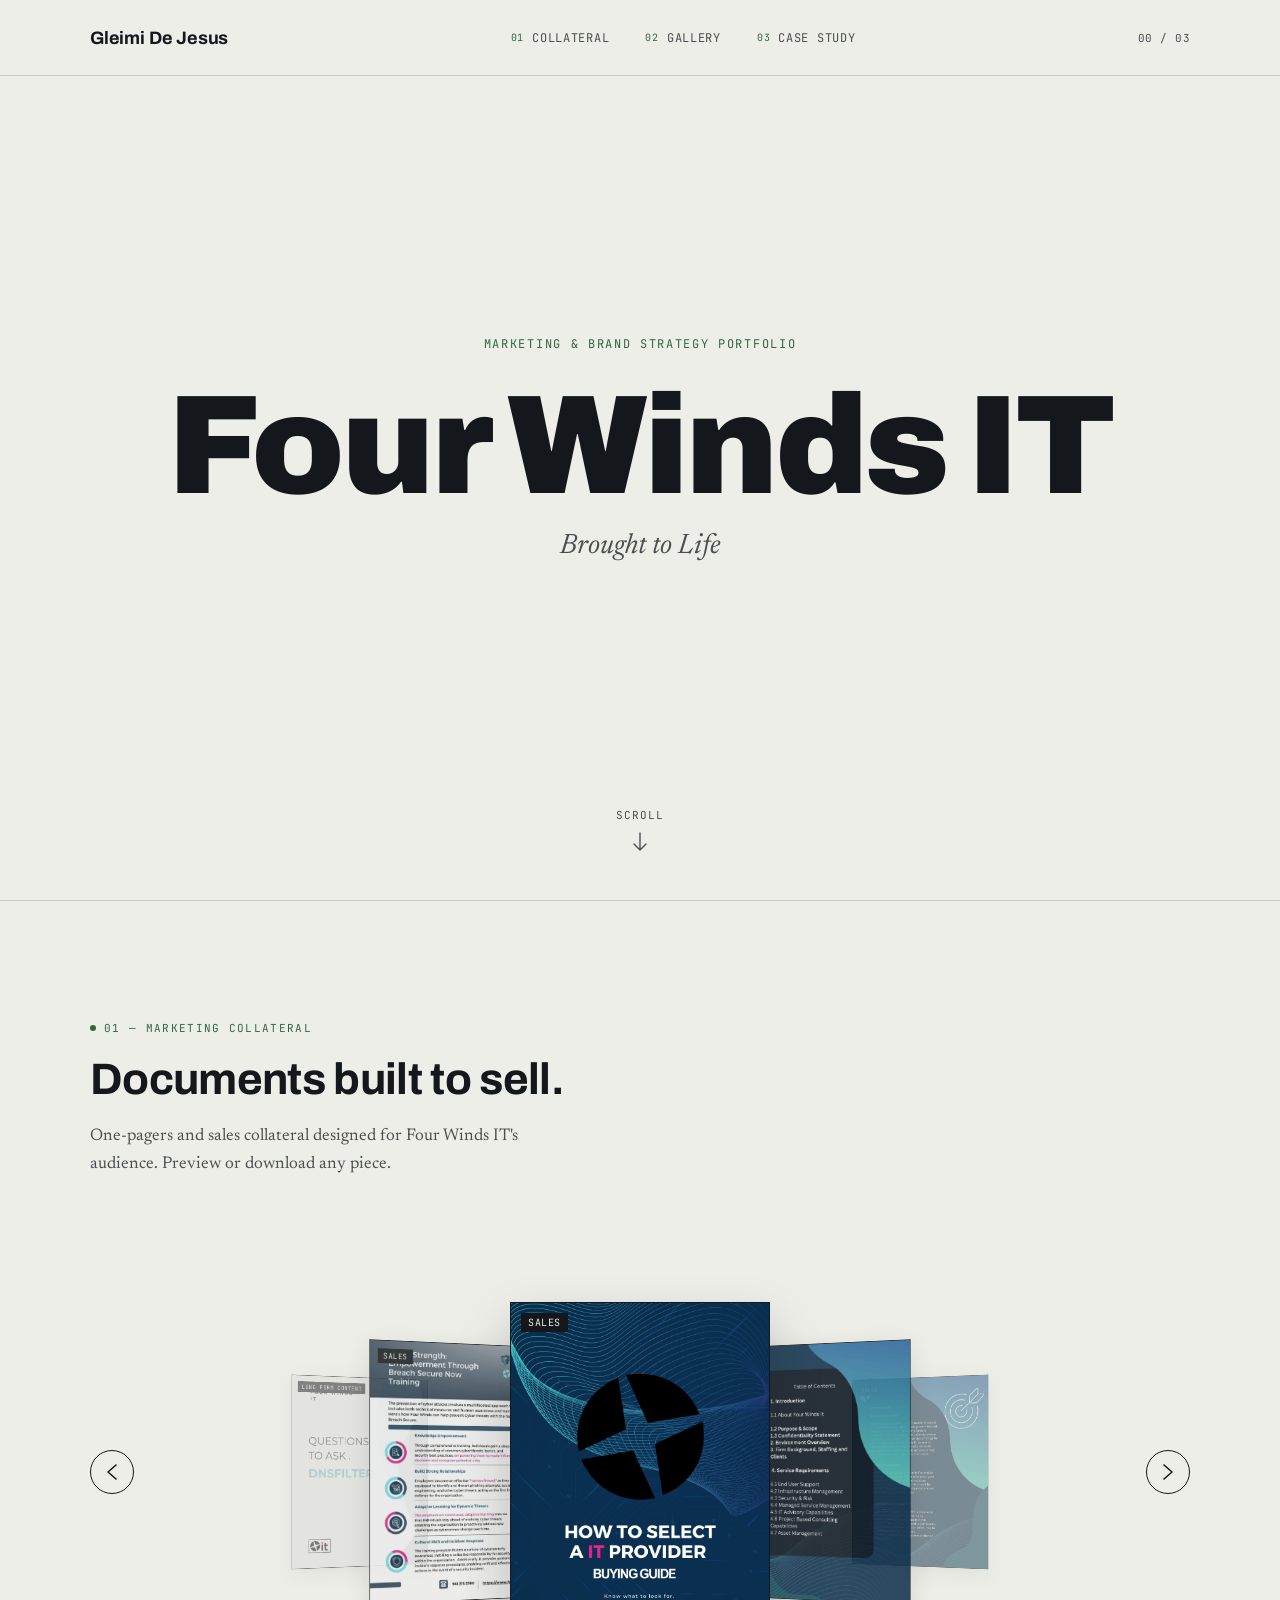
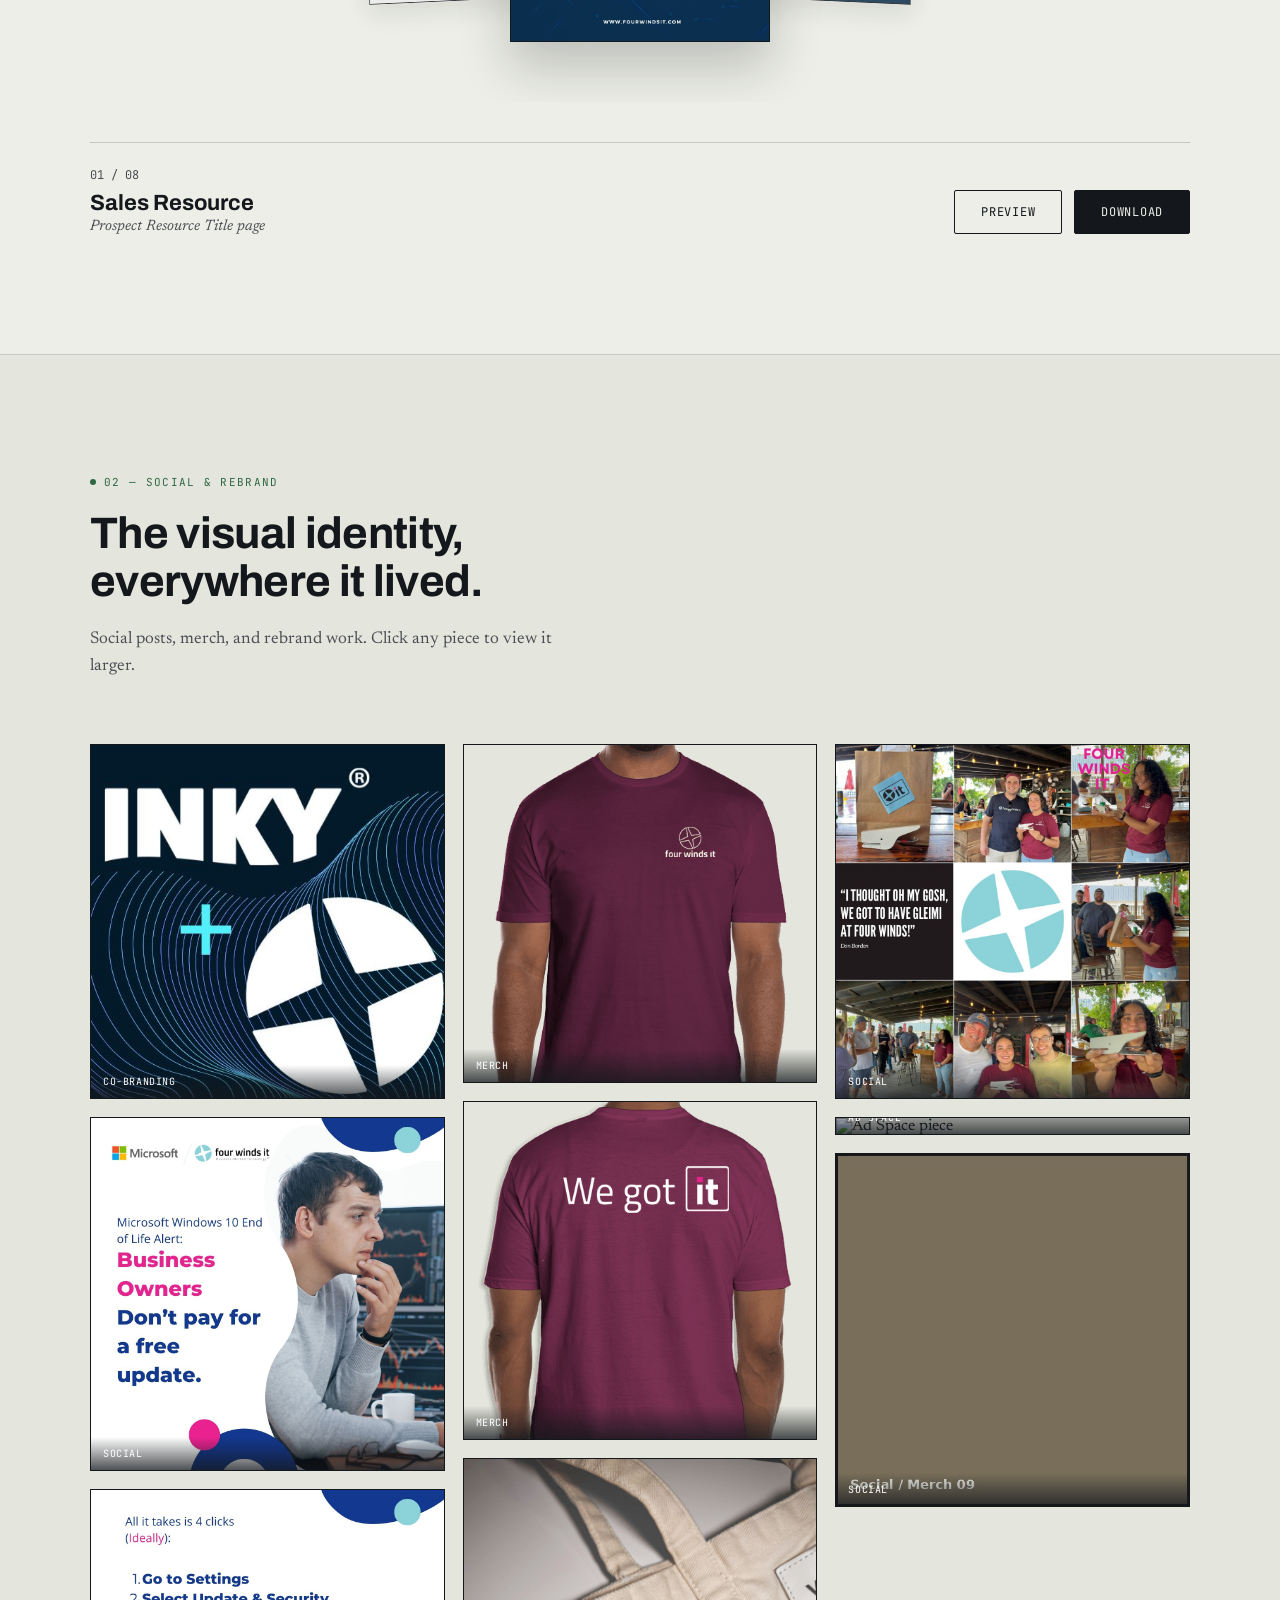
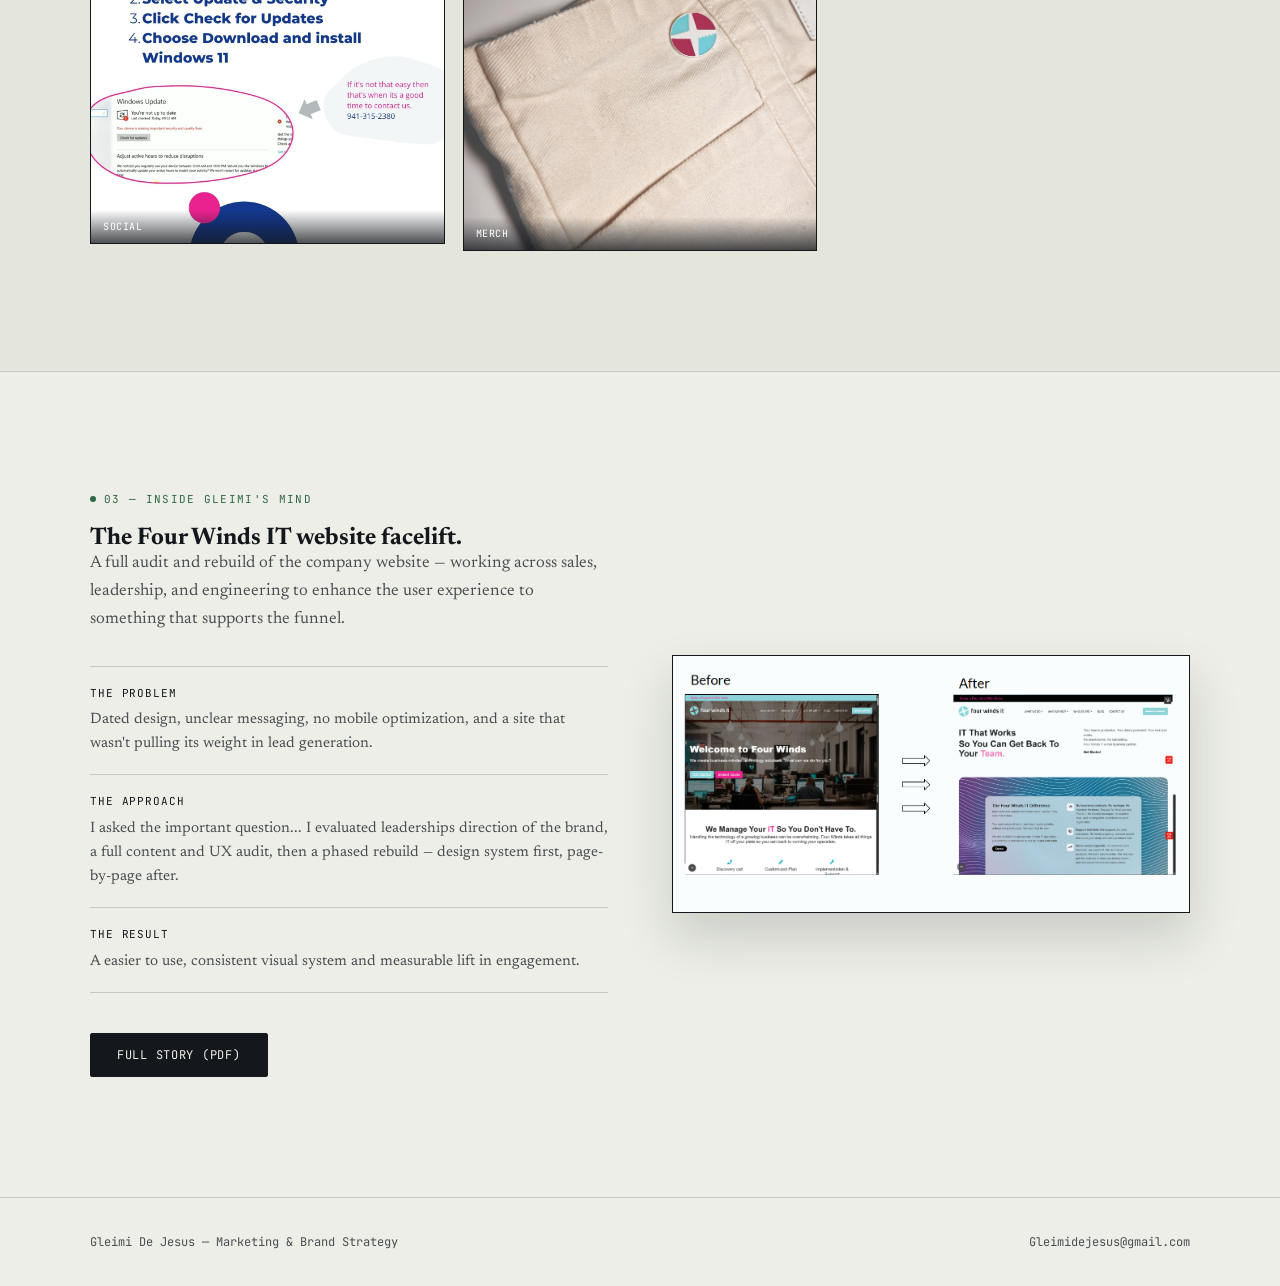
==== index.html @ 0a67003d "Update index.html" ====
<!DOCTYPE html>
<html lang="en">
<head>
<meta charset="UTF-8">
<meta name="viewport" content="width=device-width, initial-scale=1.0">
<title>Gleimi De Jesus — Four Winds IT, Brought to Life</title>
<meta name="description" content="Marketing and brand strategy work for Four Winds IT — collateral, campaigns, and a website case study.">
<link rel="preconnect" href="https://fonts.googleapis.com">
<link rel="preconnect" href="https://fonts.gstatic.com" crossorigin>
<link href="https://fonts.googleapis.com/css2?family=Archivo:wght@400;500;700;900&family=Newsreader:ital,opsz@0,6..72;1,6..72&family=JetBrains+Mono:wght@400;500&display=swap" rel="stylesheet">
<link rel="stylesheet" href="css/styles.css">
</head>
<body>

  <!-- ============ HEADER / NAV ============ -->
  <header class="site-header" id="top">
    <div class="header-inner">
      <a class="brand" href="#top">Gleimi De Jesus</a>
      <nav class="nav" aria-label="Section navigation">
        <a href="#collateral" data-section="collateral"><span class="nav-idx">01</span>Collateral</a>
        <a href="#gallery" data-section="gallery"><span class="nav-idx">02</span>Gallery</a>
        <a href="#case-study" data-section="case-study"><span class="nav-idx">03</span>Case Study</a>
      </nav>
      <div class="nav-counter" aria-hidden="true"><span id="counterCurrent">00</span> / <span id="counterTotal">03</span></div>
    </div>
    <div class="header-progress" id="headerProgress"></div>
  </header>

  <!-- ============ HERO ============ -->
  <section class="hero" id="hero">
    <div class="hero-eyebrow">Marketing &amp; Brand Strategy Portfolio</div>
    <h1 class="hero-title">Four Winds IT</h1>
    <p class="hero-sub">Brought to Life</p>
    <a href="#collateral" class="hero-scroll" aria-label="Scroll to collateral section">
      <span>Scroll</span>
      <svg width="14" height="20" viewBox="0 0 14 20" fill="none"><path d="M7 1v17M1 12l6 6 6-6" stroke="currentColor" stroke-width="1.4" stroke-linecap="round" stroke-linejoin="round"/></svg>
    </a>
  </section>

  <!-- ============ COLLATERAL CAROUSEL ============ -->
  <section class="section" id="collateral">
    <div class="section-wrap">
      <div class="section-head">
        <div class="eyebrow"><span class="dot"></span>01 — Marketing Collateral</div>
        <h2>Documents built to sell.</h2>
        <p class="section-copy">One-pagers and sales collateral designed for Four Winds IT's audience. Preview or download any piece.</p>
      </div>

      <div class="carousel" id="carousel" tabindex="0" aria-label="Marketing collateral carousel, use arrow keys to navigate">
        <button class="carousel-arrow carousel-arrow--prev" id="prevBtn" aria-label="Previous document">
          <svg width="10" height="16" viewBox="0 0 10 16" fill="none"><path d="M9 1L1 8l8 7" stroke="currentColor" stroke-width="1.6" stroke-linecap="round" stroke-linejoin="round"/></svg>
        </button>

        <div class="carousel-track" id="carouselTrack"></div>

        <button class="carousel-arrow carousel-arrow--next" id="nextBtn" aria-label="Next document">
          <svg width="10" height="16" viewBox="0 0 10 16" fill="none"><path d="M1 1l8 7-8 7" stroke="currentColor" stroke-width="1.6" stroke-linecap="round" stroke-linejoin="round"/></svg>
        </button>
      </div>

      <div class="carousel-meta">
        <div class="carousel-info">
          <div class="carousel-index"><span id="carouselCurrent">01</span> / <span id="carouselTotal">05</span></div>
          <div class="carousel-title" id="carouselTitle">—</div>
          <div class="carousel-sub" id="carouselSub">—</div>
        </div>
        <div class="carousel-actions">
          <button class="btn btn--outline" id="previewBtn">Preview</button>
          <a class="btn btn--fill" id="downloadBtn" download>Download</a>
        </div>
      </div>
    </div>
  </section>

  <!-- ============ GALLERY ============ -->
  <section class="section section--alt" id="gallery">
    <div class="section-wrap">
      <div class="section-head">
        <div class="eyebrow"><span class="dot"></span>02 — Social &amp; Rebrand</div>
        <h2>The visual identity, everywhere it lived.</h2>
        <p class="section-copy">Social posts, merch, and rebrand work. Click any piece to view it larger.</p>
      </div>
      <div class="gallery-grid" id="galleryGrid"></div>
    </div>
  </section>

  <!-- ============ CASE STUDY ============ -->
  <section class="section" id="case-study">
    <div class="section-wrap">
      <div class="case-study">
        <div class="case-study-text">
          <div class="eyebrow"><span class="dot"></span>03 — Inside Gleimi's Mind</div>
          <h2>The Four Winds IT website facelift.</h2>
          <p class="case-study-lede">
            A full audit and rebuild of the company website — working across sales, leadership,
            and engineering to enhance the user experience to something that 
            supports the funnel.
          </p>
          <ul class="case-study-points">
            <li><span class="case-study-label">The problem</span>Dated design, unclear messaging, no mobile optimization, and a site that wasn't pulling its weight in lead generation.</li>
            <li><span class="case-study-label">The approach</span> I asked the important question... I evaluated leaderships direction of the brand, a full content and UX audit, then a phased rebuild — design system first, page-by-page after.</li>
            <li><span class="case-study-label">The result</span>A easier to use, consistent visual system and measurable lift in engagement.</li>
          </ul>
          <a href="assets/case-study/full-story.pdf" class="btn btn--fill" id="fullStoryBtn" download>Full Story (PDF)</a>
        </div>
        <div class="case-study-image">
          <img src="assets/case-study/website-facelift.jpg" alt="Four Winds IT website facelift case study">
        </div>
      </div>
    </div>
  </section>

  <footer class="site-footer">
    <div class="section-wrap footer-inner">
      <span>Gleimi De Jesus — Marketing &amp; Brand Strategy</span>
      <a href="mailto:Gleimidejesus@gmail.com">Gleimidejesus@gmail.com</a>
    </div>
  </footer>

  <!-- ============ LIGHTBOX ============ -->
  <div class="lightbox" id="lightbox" aria-hidden="true">
    <button class="lightbox-close" id="lightboxClose" aria-label="Close preview">&times;</button>
    <img id="lightboxImg" src="" alt="">
  </div>

<script src="js/script.js"></script>
</body>
</html>
---- css/styles.css ----
/* ===================================================================
   TOKENS
=================================================================== */
:root {
  --paper: #EDEEE7;
  --paper-alt: #E4E5DC;
  --ink: #14181C;
  --ink-soft: #4A4E52;
  --green: #2F6844;
  --rust: #C1442E;
  --line: #C7C9C0;
  --line-strong: #14181C;

  --font-display: 'Archivo', sans-serif;
  --font-body: 'Newsreader', serif;
  --font-mono: 'JetBrains Mono', monospace;

  --header-h: 76px;
}

* { margin: 0; padding: 0; box-sizing: border-box; }

html { scroll-behavior: smooth; }

@media (prefers-reduced-motion: reduce) {
  html { scroll-behavior: auto; }
  * { animation-duration: 0.01ms !important; transition-duration: 0.01ms !important; }
}

body {
  background: var(--paper);
  color: var(--ink);
  font-family: var(--font-body);
  -webkit-font-smoothing: antialiased;
}

a { color: inherit; text-decoration: none; }
img { max-width: 100%; display: block; }
ul { list-style: none; }

:focus-visible {
  outline: 2px solid var(--rust);
  outline-offset: 3px;
}

.section-wrap {
  max-width: 1180px;
  margin: 0 auto;
  padding: 0 40px;
}

/* ===================================================================
   HEADER / NAV
=================================================================== */
.site-header {
  position: fixed;
  top: 0; left: 0; right: 0;
  z-index: 200;
  height: var(--header-h);
  background: rgba(237, 238, 231, 0.88);
  backdrop-filter: blur(8px);
  border-bottom: 1px solid var(--line);
}

.header-inner {
  height: 100%;
  max-width: 1180px;
  margin: 0 auto;
  padding: 0 40px;
  display: flex;
  align-items: center;
  justify-content: space-between;
}

.brand {
  font-family: var(--font-display);
  font-weight: 700;
  font-size: 18px;
  letter-spacing: -0.01em;
}

.nav {
  display: flex;
  gap: 36px;
}

.nav a {
  font-family: var(--font-mono);
  font-size: 12px;
  letter-spacing: 0.06em;
  text-transform: uppercase;
  color: var(--ink-soft);
  display: flex;
  align-items: center;
  gap: 8px;
  padding: 6px 0;
  position: relative;
  transition: color 0.15s;
}

.nav a::after {
  content: '';
  position: absolute;
  left: 0; right: 0; bottom: 0;
  height: 1px;
  background: var(--ink);
  transform: scaleX(0);
  transform-origin: left;
  transition: transform 0.25s cubic-bezier(.2,.8,.2,1);
}

.nav a:hover { color: var(--ink); }
.nav a:hover::after,
.nav a.is-active::after { transform: scaleX(1); }
.nav a.is-active { color: var(--ink); }

.nav-idx {
  font-size: 10px;
  color: var(--green);
}

.nav-counter {
  font-family: var(--font-mono);
  font-size: 11px;
  color: var(--ink-soft);
  letter-spacing: 0.04em;
}

.header-progress {
  position: absolute;
  bottom: -1px; left: 0;
  height: 1px;
  width: 0%;
  background: var(--rust);
  transition: width 0.1s linear;
}

/* ===================================================================
   HERO
=================================================================== */
.hero {
  min-height: 100vh;
  display: flex;
  flex-direction: column;
  align-items: center;
  justify-content: center;
  text-align: center;
  padding: var(--header-h) 24px 80px;
  position: relative;
}

.hero-eyebrow {
  font-family: var(--font-mono);
  font-size: 12px;
  letter-spacing: 0.14em;
  text-transform: uppercase;
  color: var(--green);
  margin-bottom: 28px;
  animation: fadeUp 0.7s cubic-bezier(.2,.8,.2,1) both;
}

.hero-title {
  font-family: var(--font-display);
  font-weight: 900;
  font-size: clamp(56px, 11vw, 148px);
  letter-spacing: -0.03em;
  line-height: 0.95;
  animation: fadeUp 0.8s 0.08s cubic-bezier(.2,.8,.2,1) both;
}

.hero-sub {
  font-family: var(--font-body);
  font-style: italic;
  font-size: clamp(18px, 2.6vw, 28px);
  color: var(--ink-soft);
  margin-top: 18px;
  animation: fadeUp 0.8s 0.16s cubic-bezier(.2,.8,.2,1) both;
}

.hero-scroll {
  position: absolute;
  bottom: 48px;
  display: flex;
  flex-direction: column;
  align-items: center;
  gap: 10px;
  font-family: var(--font-mono);
  font-size: 11px;
  letter-spacing: 0.1em;
  text-transform: uppercase;
  color: var(--ink-soft);
  animation: fadeUp 0.8s 0.3s cubic-bezier(.2,.8,.2,1) both;
}

.hero-scroll svg { animation: bob 2s ease-in-out infinite; }

@keyframes fadeUp {
  from { opacity: 0; transform: translateY(18px); }
  to { opacity: 1; transform: translateY(0); }
}

@keyframes bob {
  0%, 100% { transform: translateY(0); }
  50% { transform: translateY(5px); }
}

/* ===================================================================
   SECTION SHARED
=================================================================== */
.section {
  padding: 120px 0;
  border-top: 1px solid var(--line);
}

.section--alt { background: var(--paper-alt); }

.section-head {
  max-width: 620px;
  margin-bottom: 64px;
}

.eyebrow {
  font-family: var(--font-mono);
  font-size: 11px;
  letter-spacing: 0.12em;
  text-transform: uppercase;
  color: var(--green);
  display: flex;
  align-items: center;
  gap: 8px;
  margin-bottom: 20px;
}

.dot {
  width: 6px; height: 6px;
  background: var(--green);
  border-radius: 50%;
  flex-shrink: 0;
}

.section-head h2 {
  font-family: var(--font-display);
  font-weight: 700;
  font-size: clamp(30px, 4vw, 44px);
  letter-spacing: -0.015em;
  line-height: 1.1;
  margin-bottom: 20px;
}

.section-copy {
  font-size: 17px;
  color: var(--ink-soft);
  line-height: 1.6;
  max-width: 480px;
}

.btn {
  font-family: var(--font-mono);
  font-size: 12px;
  letter-spacing: 0.06em;
  text-transform: uppercase;
  padding: 13px 26px;
  border-radius: 2px;
  cursor: pointer;
  border: 1px solid var(--ink);
  transition: all 0.18s;
  display: inline-block;
}

.btn--fill { background: var(--ink); color: var(--paper); }
.btn--fill:hover { background: var(--rust); border-color: var(--rust); }

.btn--outline { background: transparent; color: var(--ink); }
.btn--outline:hover { background: var(--ink); color: var(--paper); }

/* ===================================================================
   CAROUSEL
=================================================================== */
.carousel {
  position: relative;
  display: flex;
  align-items: center;
  gap: 8px;
  outline: none;
}

.carousel-track {
  flex: 1;
  position: relative;
  height: 460px;
  display: flex;
  align-items: center;
  justify-content: center;
  perspective: 1400px;
  overflow: hidden;
}

.carousel-item {
  position: absolute;
  width: 260px;
  height: 340px;
  border: 1px solid var(--line-strong);
  background: #fff;
  cursor: pointer;
  transition: transform 0.5s cubic-bezier(.2,.8,.2,1), opacity 0.5s, filter 0.5s;
  box-shadow: 0 10px 30px rgba(20,24,28,0.12);
}

.carousel-item img {
  width: 100%;
  height: 100%;
  object-fit: cover;
}

.carousel-item .carousel-item-tag {
  position: absolute;
  top: 10px; left: 10px;
  font-family: var(--font-mono);
  font-size: 10px;
  letter-spacing: 0.06em;
  text-transform: uppercase;
  background: var(--ink);
  color: var(--paper);
  padding: 3px 7px;
}

.carousel-item[data-pos="focus"] {
  transform: translateX(0) translateZ(0) rotateY(0deg) scale(1);
  z-index: 5;
  opacity: 1;
  filter: none;
  box-shadow: 0 24px 48px rgba(20,24,28,0.22);
}

.carousel-item[data-pos="left1"] {
  transform: translateX(-190px) translateZ(-120px) rotateY(28deg) scale(0.82);
  z-index: 4; opacity: 0.85; filter: brightness(0.92);
}
.carousel-item[data-pos="right1"] {
  transform: translateX(190px) translateZ(-120px) rotateY(-28deg) scale(0.82);
  z-index: 4; opacity: 0.85; filter: brightness(0.92);
}
.carousel-item[data-pos="left2"] {
  transform: translateX(-330px) translateZ(-260px) rotateY(34deg) scale(0.66);
  z-index: 3; opacity: 0.5; filter: brightness(0.85);
}
.carousel-item[data-pos="right2"] {
  transform: translateX(330px) translateZ(-260px) rotateY(-34deg) scale(0.66);
  z-index: 3; opacity: 0.5; filter: brightness(0.85);
}
.carousel-item[data-pos="hidden"] {
  transform: translateX(0) translateZ(-400px) scale(0.4);
  opacity: 0; z-index: 1; pointer-events: none;
}

.carousel-arrow {
  width: 44px; height: 44px;
  border-radius: 50%;
  border: 1px solid var(--ink);
  background: transparent;
  display: flex; align-items: center; justify-content: center;
  color: var(--ink);
  cursor: pointer;
  transition: all 0.18s;
  flex-shrink: 0;
}

.carousel-arrow:hover { background: var(--ink); color: var(--paper); }

.carousel-meta {
  margin-top: 40px;
  display: flex;
  align-items: flex-end;
  justify-content: space-between;
  gap: 24px;
  flex-wrap: wrap;
  border-top: 1px solid var(--line);
  padding-top: 24px;
}

.carousel-index {
  font-family: var(--font-mono);
  font-size: 12px;
  color: var(--ink-soft);
  margin-bottom: 8px;
}

.carousel-title {
  font-family: var(--font-display);
  font-weight: 700;
  font-size: 22px;
}

.carousel-sub {
  font-family: var(--font-body);
  font-style: italic;
  color: var(--ink-soft);
  font-size: 15px;
  margin-top: 4px;
}

.carousel-actions {
  display: flex;
  gap: 12px;
}

/* ===================================================================
   GALLERY
=================================================================== */
.gallery-grid {
  columns: 3 260px;
  column-gap: 18px;
}

.gallery-item {
  break-inside: avoid;
  margin-bottom: 18px;
  border: 1px solid var(--line-strong);
  overflow: hidden;
  cursor: pointer;
  position: relative;
}

.gallery-item img {
  width: 100%;
  display: block;
  transition: transform 0.4s cubic-bezier(.2,.8,.2,1);
}

.gallery-item:hover img { transform: scale(1.05); }

.gallery-item .gallery-tag {
  position: absolute;
  bottom: 0; left: 0; right: 0;
  padding: 10px 12px;
  font-family: var(--font-mono);
  font-size: 10px;
  letter-spacing: 0.06em;
  text-transform: uppercase;
  color: #fff;
  background: linear-gradient(to top, rgba(20,24,28,0.75), transparent);
}

/* ===================================================================
   CASE STUDY
=================================================================== */
.case-study {
  display: grid;
  grid-template-columns: 1fr 1fr;
  gap: 64px;
  align-items: center;
}

.case-study-lede {
  font-size: 17px;
  line-height: 1.65;
  color: var(--ink-soft);
  margin-bottom: 32px;
}

.case-study-points {
  margin-bottom: 40px;
  border-top: 1px solid var(--line);
}

.case-study-points li {
  padding: 18px 0;
  border-bottom: 1px solid var(--line);
  font-size: 15px;
  line-height: 1.6;
  color: var(--ink-soft);
}

.case-study-label {
  display: block;
  font-family: var(--font-mono);
  font-size: 11px;
  letter-spacing: 0.08em;
  text-transform: uppercase;
  color: var(--ink);
  margin-bottom: 6px;
}

.case-study-image {
  border: 1px solid var(--line-strong);
  box-shadow: 0 24px 48px rgba(20,24,28,0.16);
}

/* ===================================================================
   FOOTER
=================================================================== */
.site-footer {
  border-top: 1px solid var(--line);
  padding: 36px 0;
}

.footer-inner {
  display: flex;
  justify-content: space-between;
  font-family: var(--font-mono);
  font-size: 12px;
  color: var(--ink-soft);
}

/* ===================================================================
   LIGHTBOX
=================================================================== */
.lightbox {
  position: fixed;
  inset: 0;
  background: rgba(20,24,28,0.92);
  display: flex;
  align-items: center;
  justify-content: center;
  padding: 60px;
  z-index: 500;
  opacity: 0;
  pointer-events: none;
  transition: opacity 0.25s;
}

.lightbox.is-open { opacity: 1; pointer-events: auto; }

.lightbox img {
  max-width: 100%;
  max-height: 100%;
  box-shadow: 0 30px 80px rgba(0,0,0,0.5);
}

.lightbox-close {
  position: absolute;
  top: 28px; right: 32px;
  background: none;
  border: none;
  color: var(--paper);
  font-size: 34px;
  line-height: 1;
  cursor: pointer;
}

/* ===================================================================
   RESPONSIVE
=================================================================== */
@media (max-width: 860px) {
  .header-inner { padding: 0 20px; }
  .nav { display: none; }
  .section-wrap { padding: 0 20px; }
  .section { padding: 80px 0; }

  .carousel-track { height: 380px; }
  .carousel-item { width: 200px; height: 260px; }
  .carousel-item[data-pos="left1"] { transform: translateX(-120px) translateZ(-120px) rotateY(28deg) scale(0.8); }
  .carousel-item[data-pos="right1"] { transform: translateX(120px) translateZ(-120px) rotateY(-28deg) scale(0.8); }
  .carousel-item[data-pos="left2"],
  .carousel-item[data-pos="right2"] { opacity: 0; pointer-events: none; }

  .case-study { grid-template-columns: 1fr; }
  .case-study-image { order: -1; }

  .gallery-grid { columns: 2 180px; }
}

@media (max-width: 480px) {
  .carousel-arrow { width: 36px; height: 36px; }
  .carousel-item { width: 160px; height: 210px; }
  .carousel-item[data-pos="left1"] { transform: translateX(-90px) translateZ(-100px) rotateY(28deg) scale(0.78); }
  .carousel-item[data-pos="right1"] { transform: translateX(90px) translateZ(-100px) rotateY(-28deg) scale(0.78); }
  .carousel-meta { flex-direction: column; align-items: flex-start; }
}
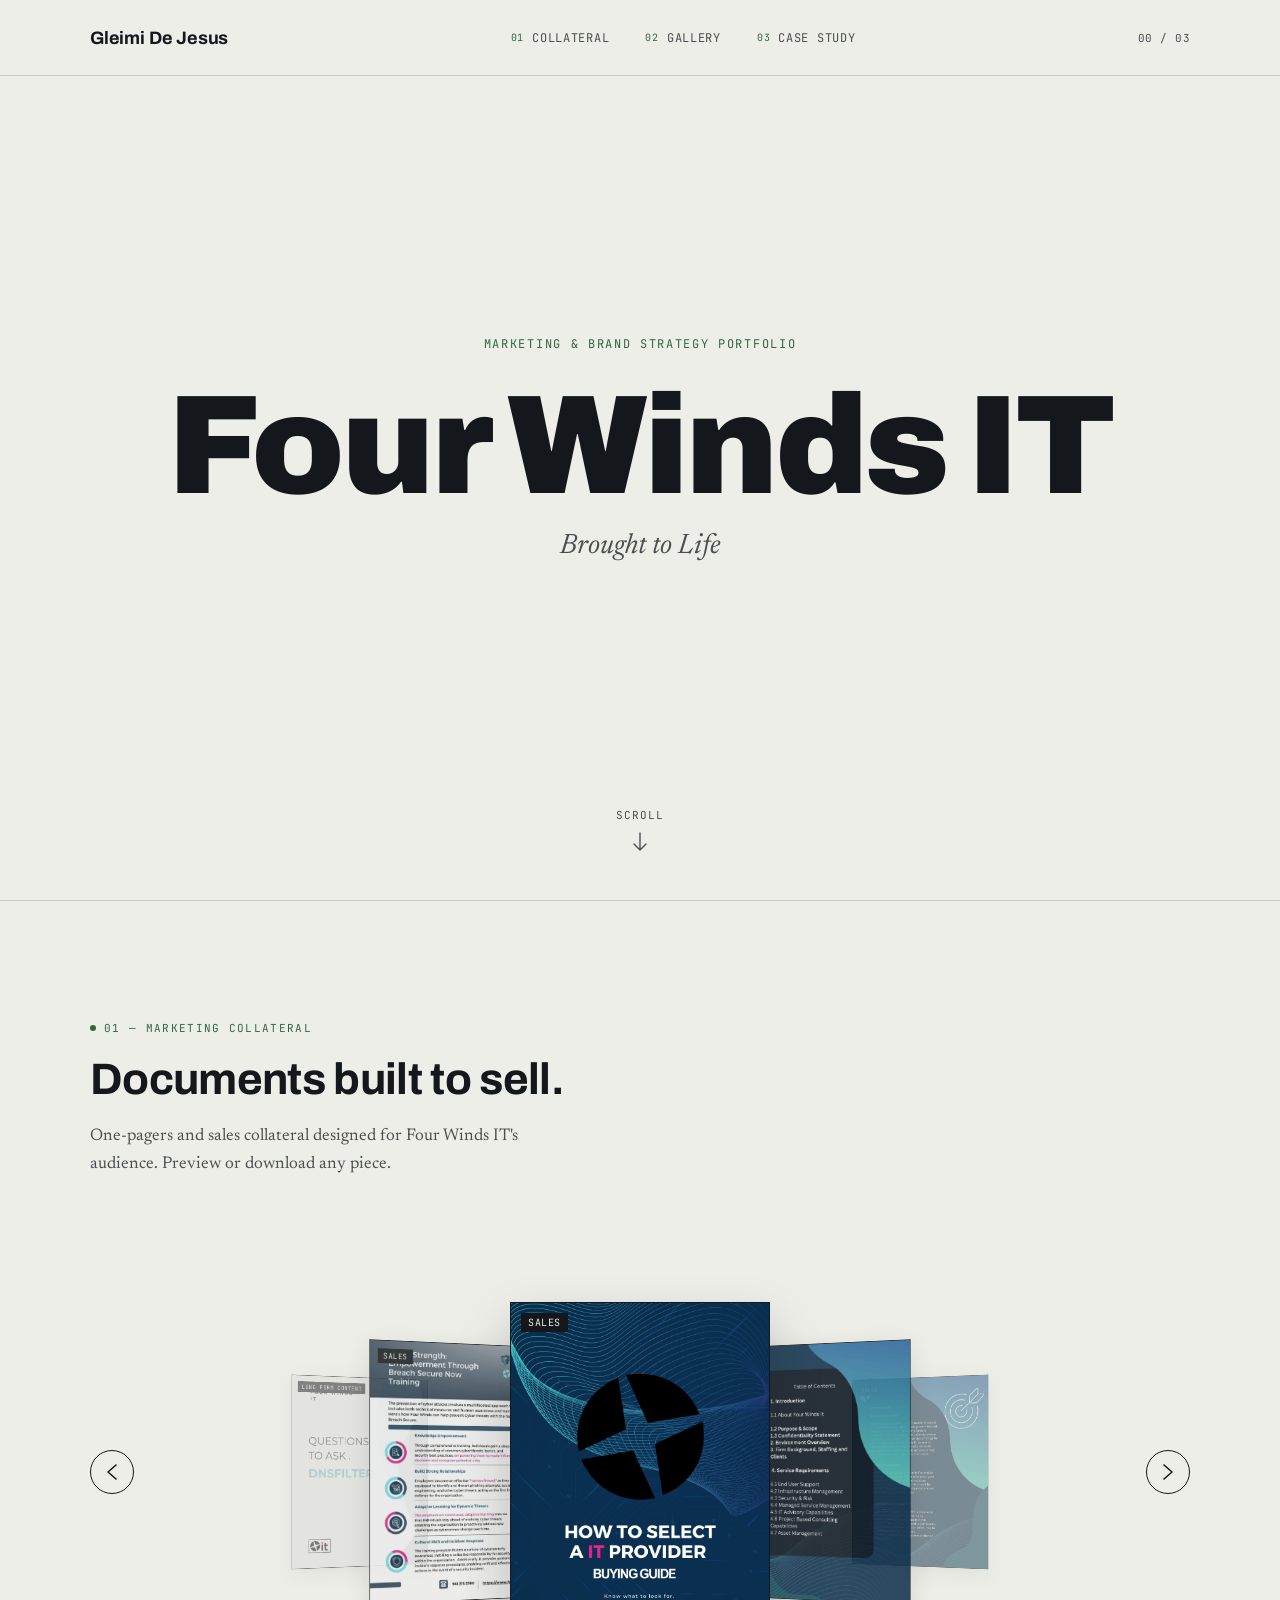
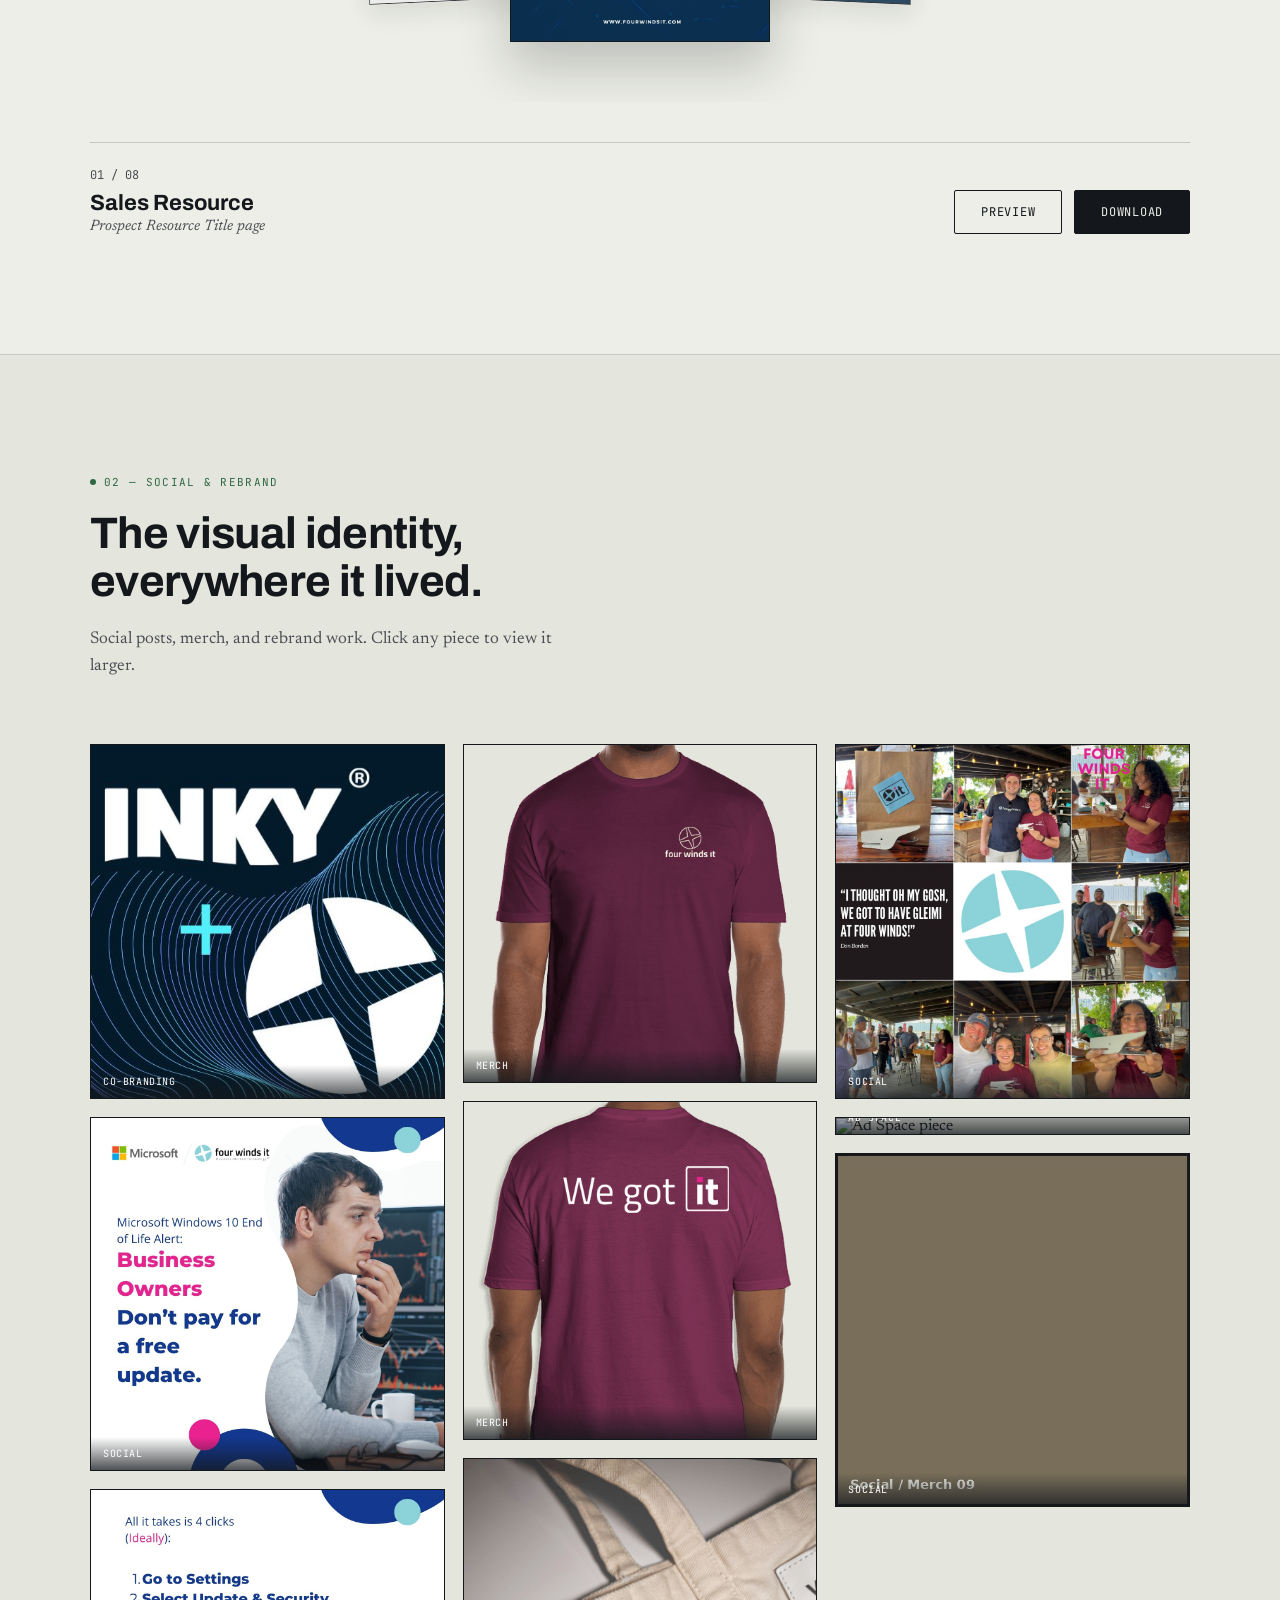
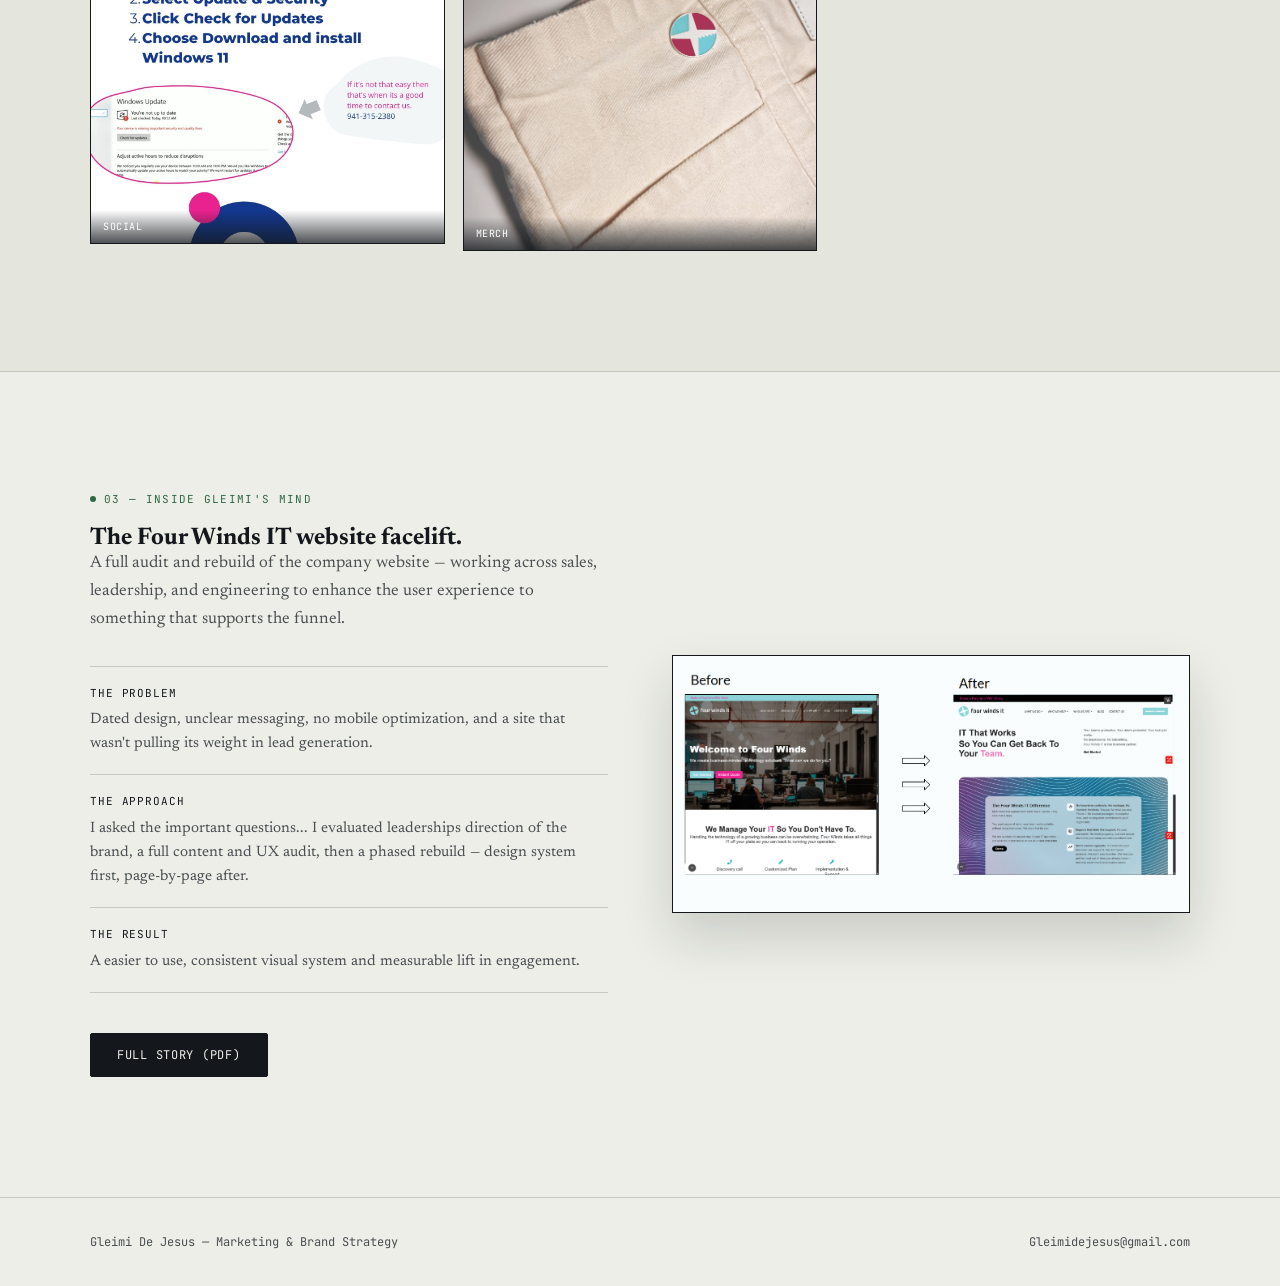
==== commit 62dc6130: "Update index.html" ====
--- a/index.html
+++ b/index.html
@@ -98,7 +98,7 @@
           </p>
           <ul class="case-study-points">
             <li><span class="case-study-label">The problem</span>Dated design, unclear messaging, no mobile optimization, and a site that wasn't pulling its weight in lead generation.</li>
-            <li><span class="case-study-label">The approach</span> I asked the important question... I evaluated leaderships direction of the brand, a full content and UX audit, then a phased rebuild — design system first, page-by-page after.</li>
+            <li><span class="case-study-label">The approach</span> I asked the important questions... I evaluated leaderships direction of the brand, a full content and UX audit, then a phased rebuild — design system first, page-by-page after.</li>
             <li><span class="case-study-label">The result</span>A easier to use, consistent visual system and measurable lift in engagement.</li>
           </ul>
           <a href="assets/case-study/full-story.pdf" class="btn btn--fill" id="fullStoryBtn" download>Full Story (PDF)</a>
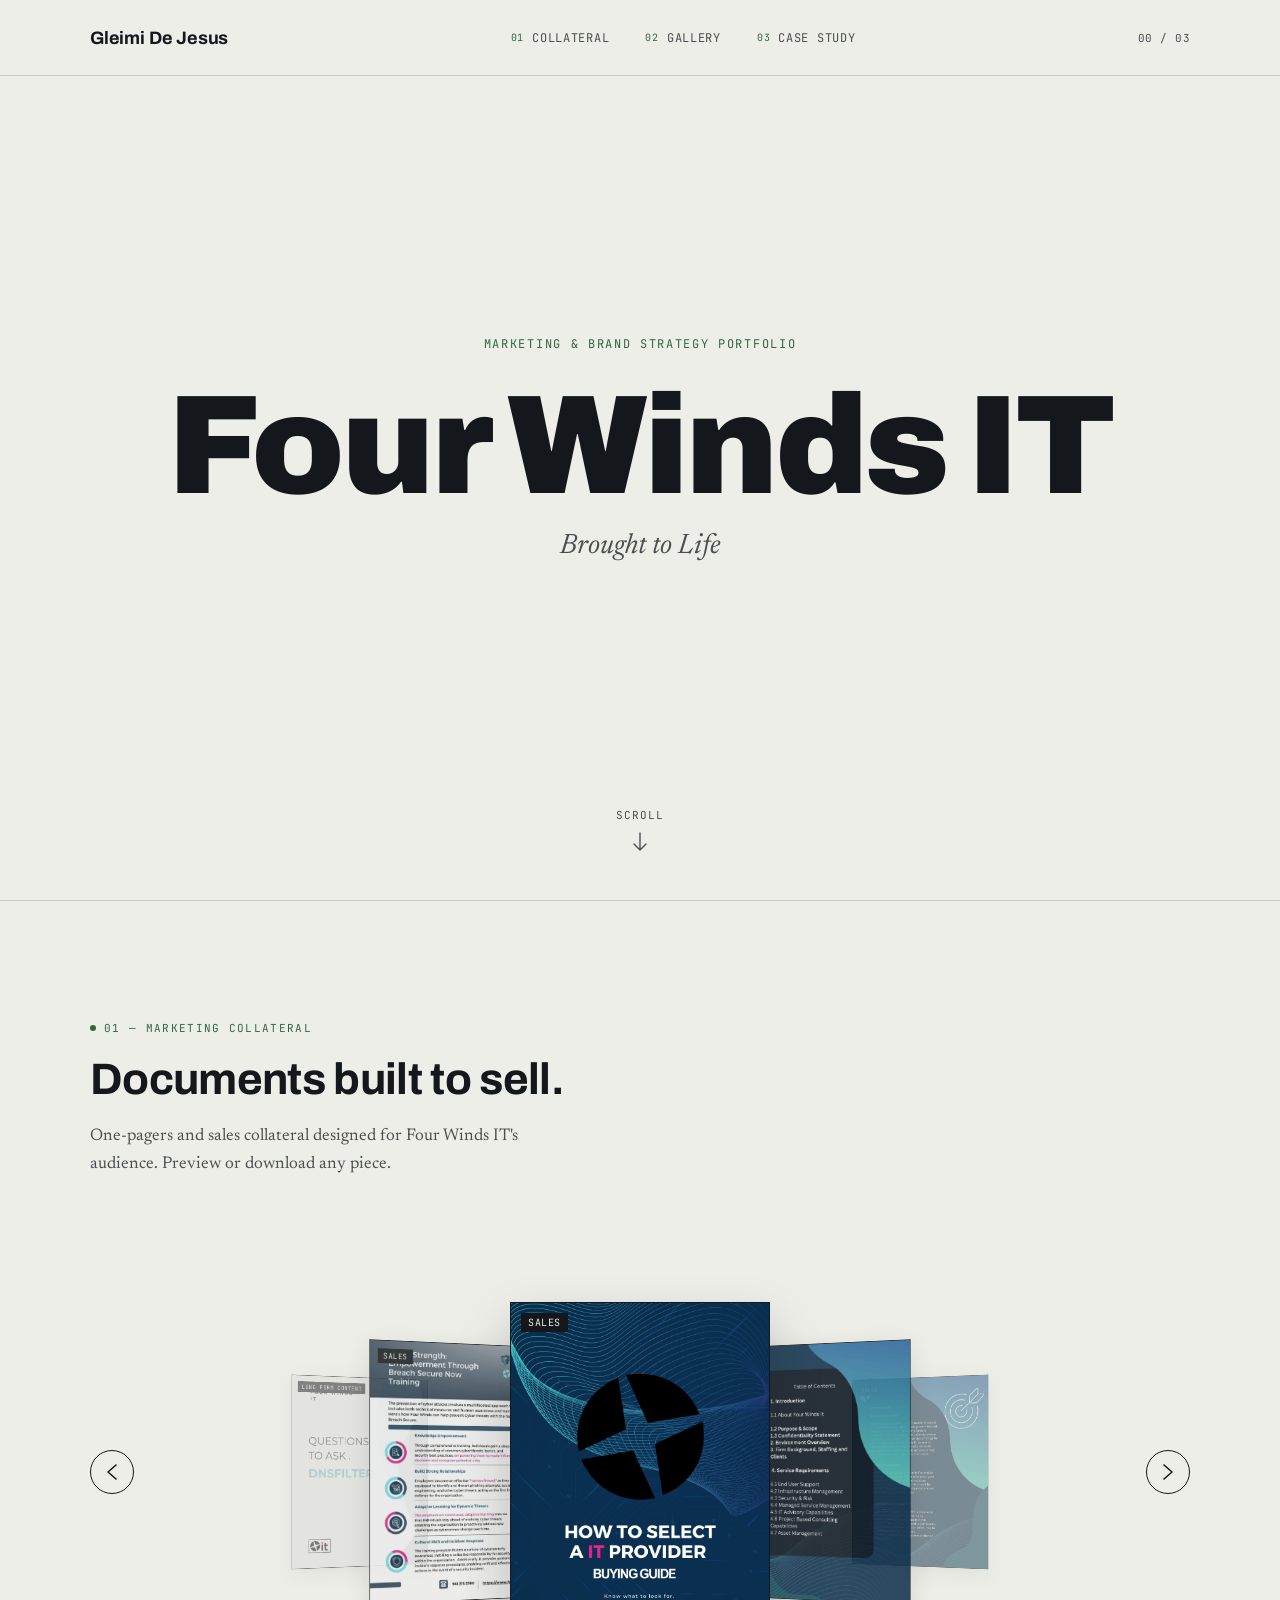
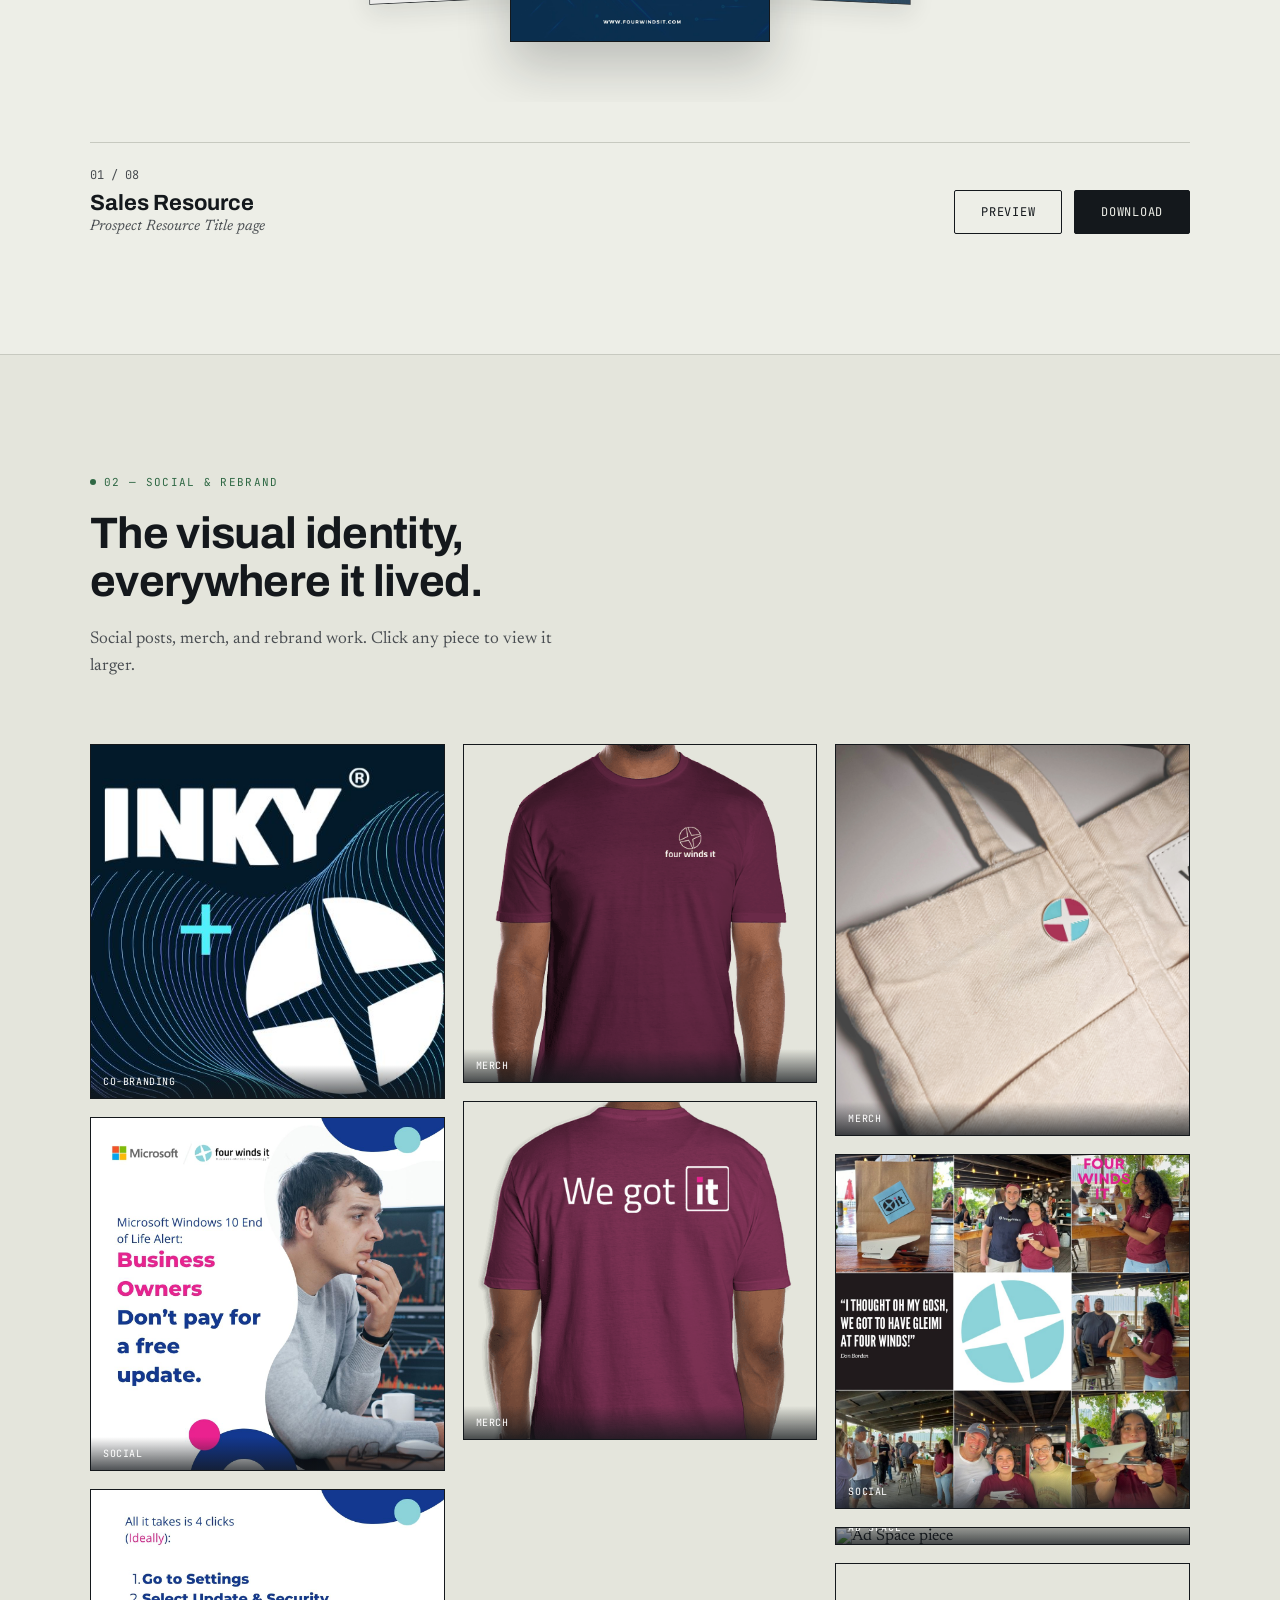
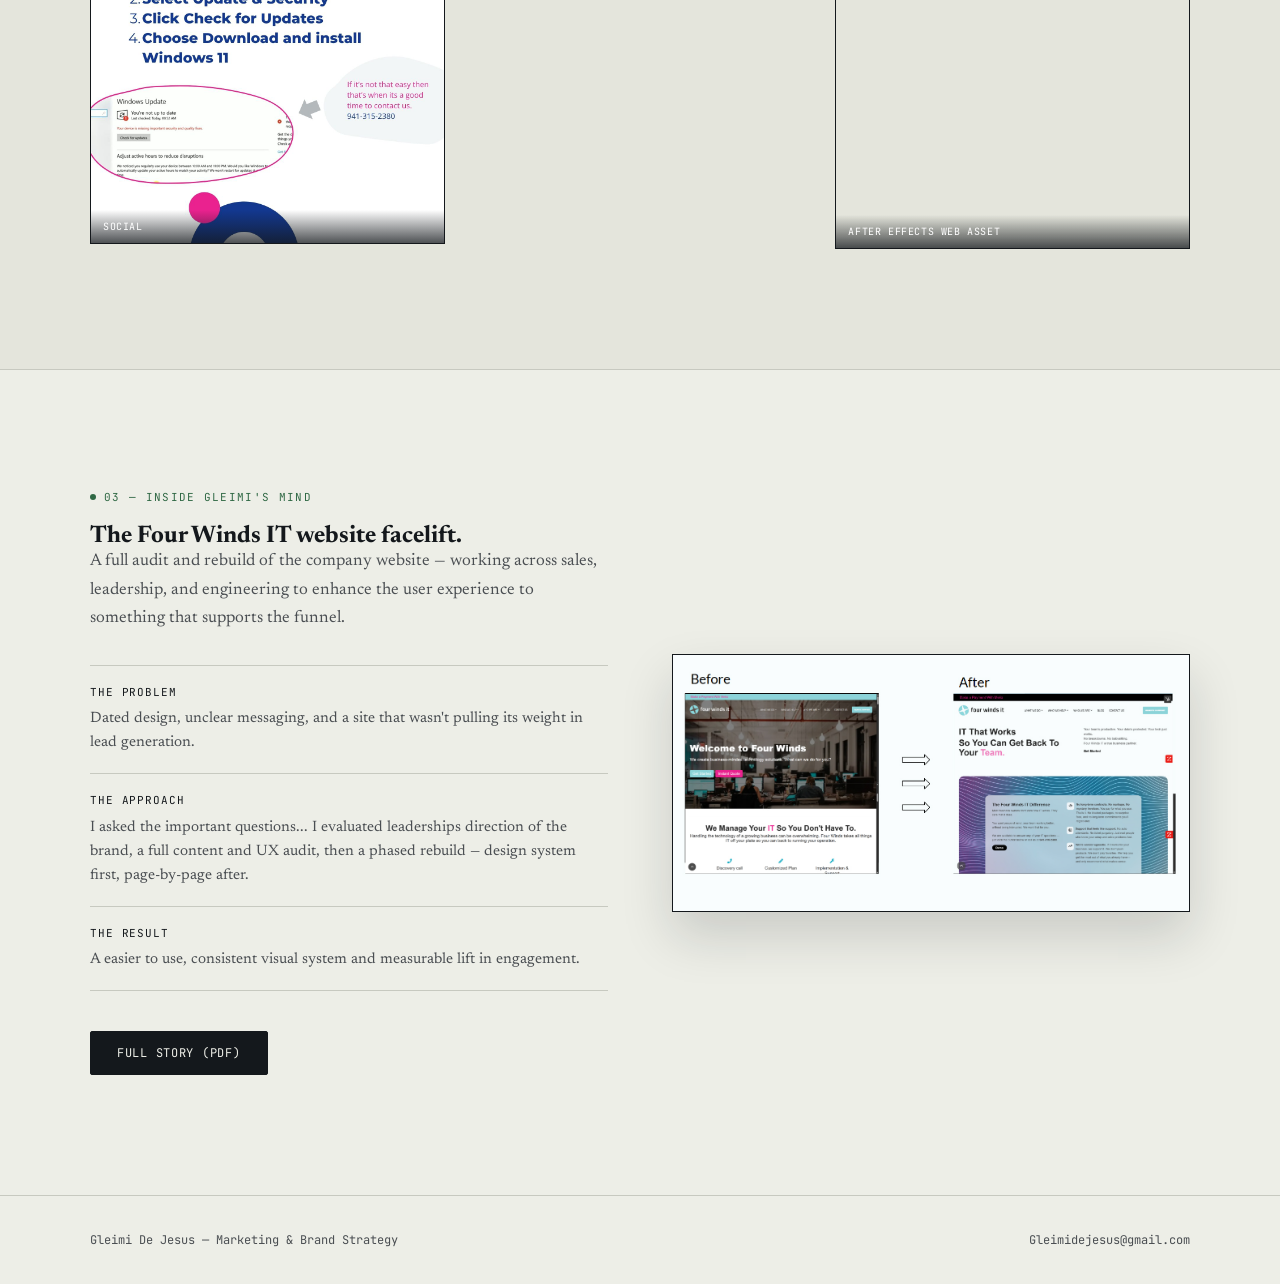
==== commit 104696b7: "Update index.html" ====
--- a/index.html
+++ b/index.html
@@ -97,7 +97,7 @@
             supports the funnel.
           </p>
           <ul class="case-study-points">
-            <li><span class="case-study-label">The problem</span>Dated design, unclear messaging, no mobile optimization, and a site that wasn't pulling its weight in lead generation.</li>
+            <li><span class="case-study-label">The problem</span>Dated design, unclear messaging, and a site that wasn't pulling its weight in lead generation.</li>
             <li><span class="case-study-label">The approach</span> I asked the important questions... I evaluated leaderships direction of the brand, a full content and UX audit, then a phased rebuild — design system first, page-by-page after.</li>
             <li><span class="case-study-label">The result</span>A easier to use, consistent visual system and measurable lift in engagement.</li>
           </ul>
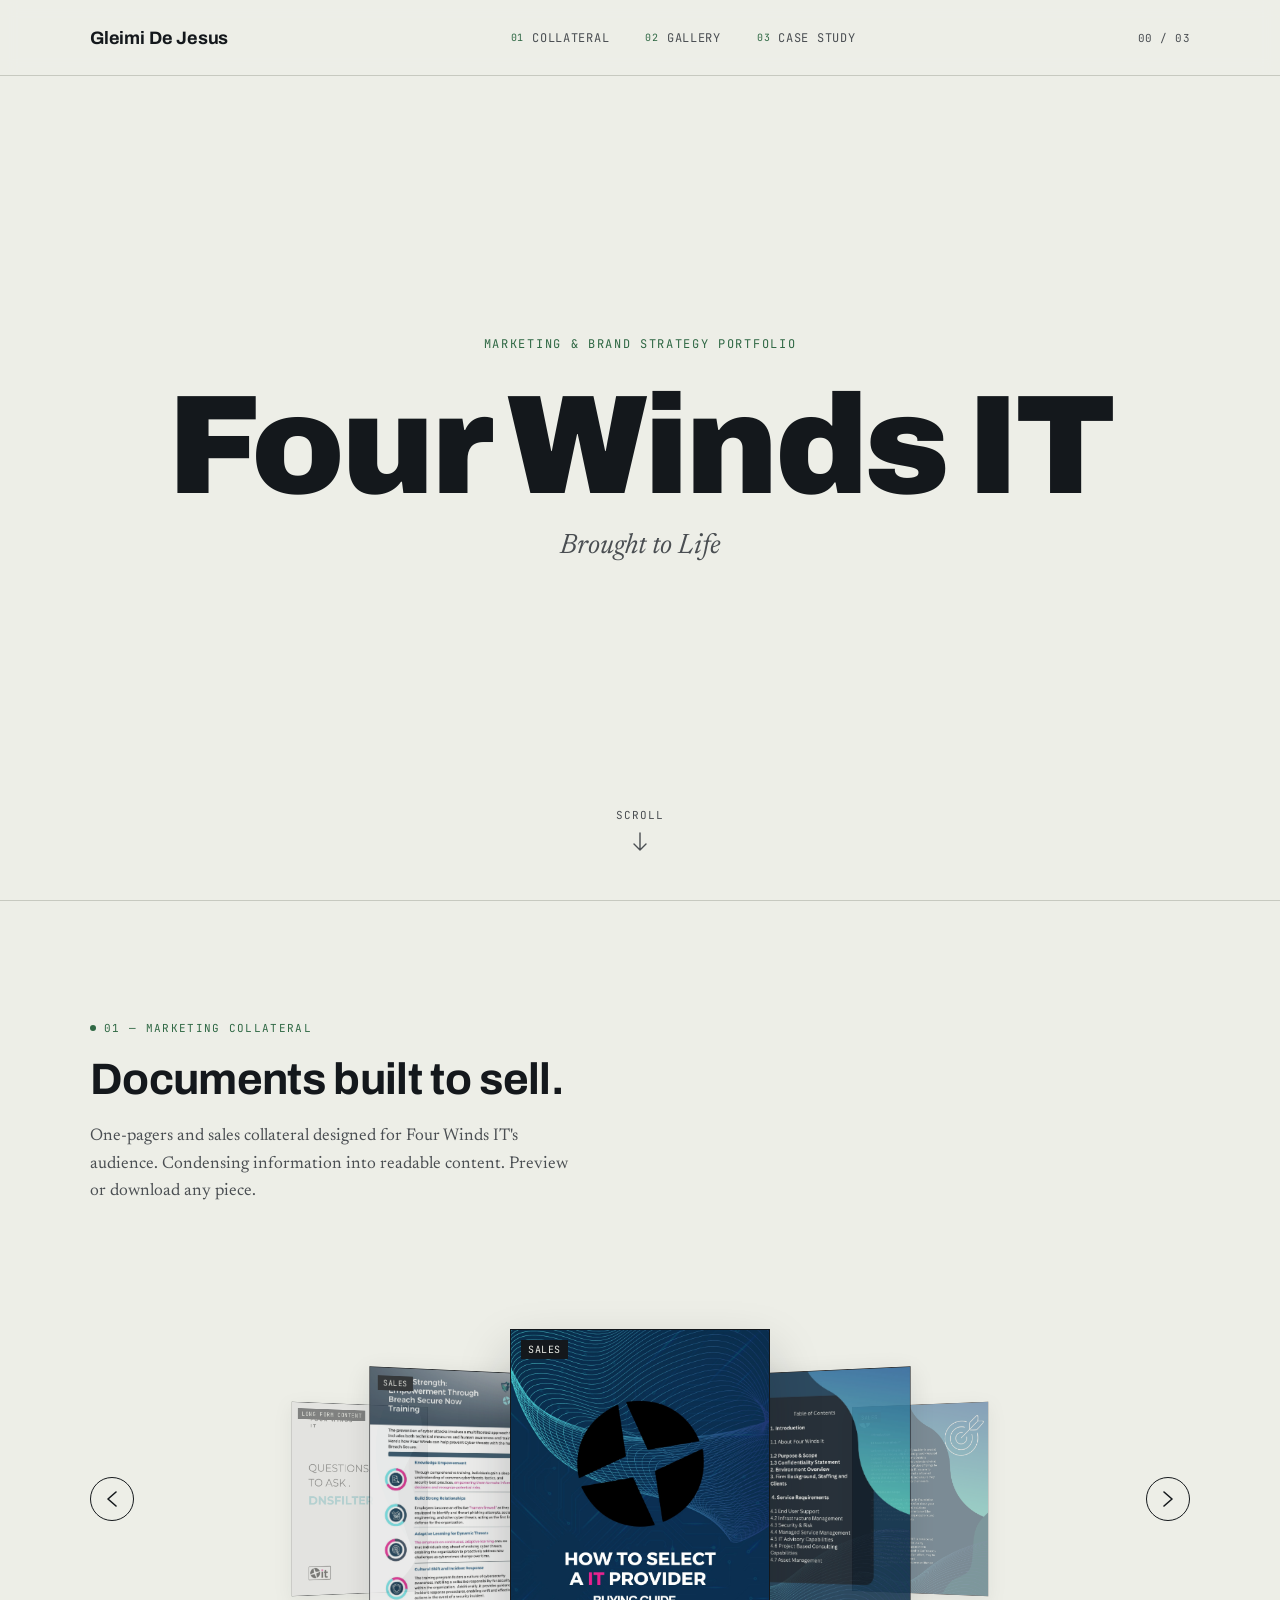
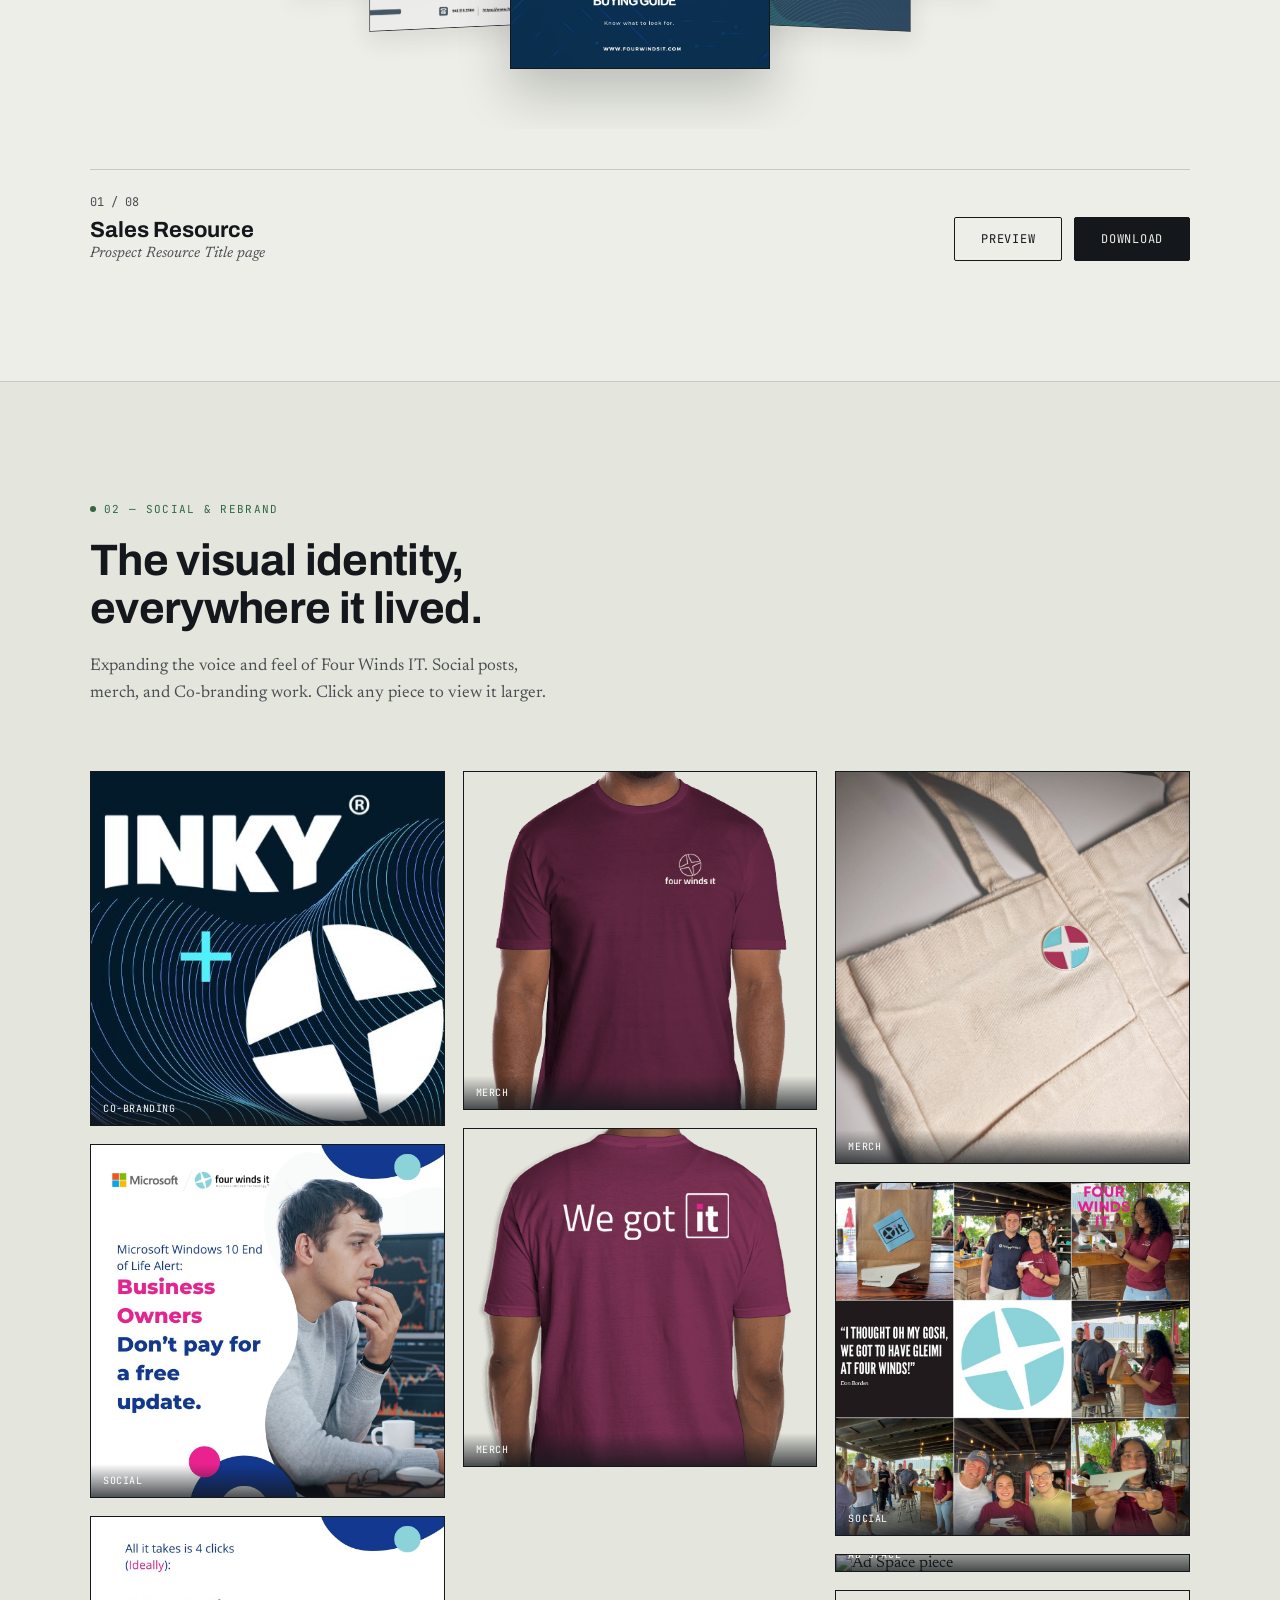
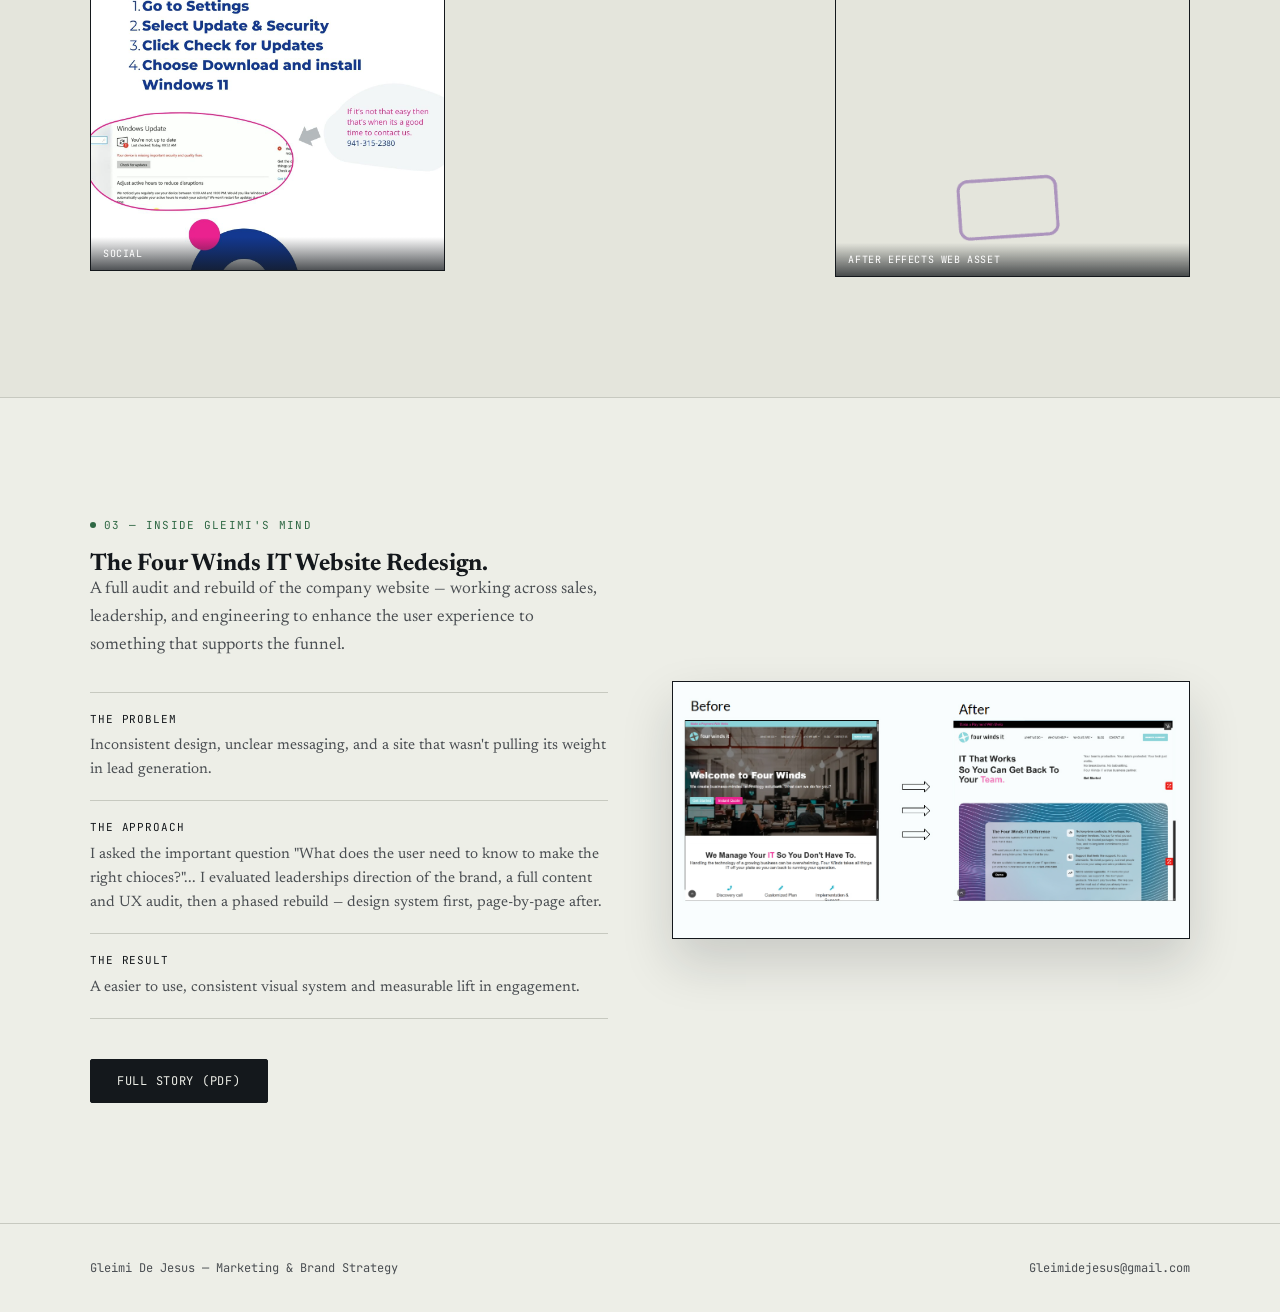
==== commit 5950250f: "Update index.html" ====
--- a/index.html
+++ b/index.html
@@ -43,7 +43,7 @@
       <div class="section-head">
         <div class="eyebrow"><span class="dot"></span>01 — Marketing Collateral</div>
         <h2>Documents built to sell.</h2>
-        <p class="section-copy">One-pagers and sales collateral designed for Four Winds IT's audience. Preview or download any piece.</p>
+        <p class="section-copy">One-pagers and sales collateral designed for Four Winds IT's audience. Condensing information into readable content.  Preview or download any piece.</p>
       </div>
 
       <div class="carousel" id="carousel" tabindex="0" aria-label="Marketing collateral carousel, use arrow keys to navigate">
@@ -78,7 +78,7 @@
       <div class="section-head">
         <div class="eyebrow"><span class="dot"></span>02 — Social &amp; Rebrand</div>
         <h2>The visual identity, everywhere it lived.</h2>
-        <p class="section-copy">Social posts, merch, and rebrand work. Click any piece to view it larger.</p>
+        <p class="section-copy">Expanding the voice and feel of Four Winds IT. Social posts, merch, and Co-branding work. Click any piece to view it larger.</p>
       </div>
       <div class="gallery-grid" id="galleryGrid"></div>
     </div>
@@ -90,15 +90,15 @@
       <div class="case-study">
         <div class="case-study-text">
           <div class="eyebrow"><span class="dot"></span>03 — Inside Gleimi's Mind</div>
-          <h2>The Four Winds IT website facelift.</h2>
+          <h2>The Four Winds IT Website Redesign.</h2>
           <p class="case-study-lede">
             A full audit and rebuild of the company website — working across sales, leadership,
             and engineering to enhance the user experience to something that 
             supports the funnel.
           </p>
           <ul class="case-study-points">
-            <li><span class="case-study-label">The problem</span>Dated design, unclear messaging, and a site that wasn't pulling its weight in lead generation.</li>
-            <li><span class="case-study-label">The approach</span> I asked the important questions... I evaluated leaderships direction of the brand, a full content and UX audit, then a phased rebuild — design system first, page-by-page after.</li>
+            <li><span class="case-study-label">The problem</span>Inconsistent design, unclear messaging, and a site that wasn't pulling its weight in lead generation.</li>
+            <li><span class="case-study-label">The approach</span> I asked the important question "What does the user need to know to make the right chioces?"... I evaluated leaderships direction of the brand, a full content and UX audit, then a phased rebuild — design system first, page-by-page after.</li>
             <li><span class="case-study-label">The result</span>A easier to use, consistent visual system and measurable lift in engagement.</li>
           </ul>
           <a href="assets/case-study/full-story.pdf" class="btn btn--fill" id="fullStoryBtn" download>Full Story (PDF)</a>
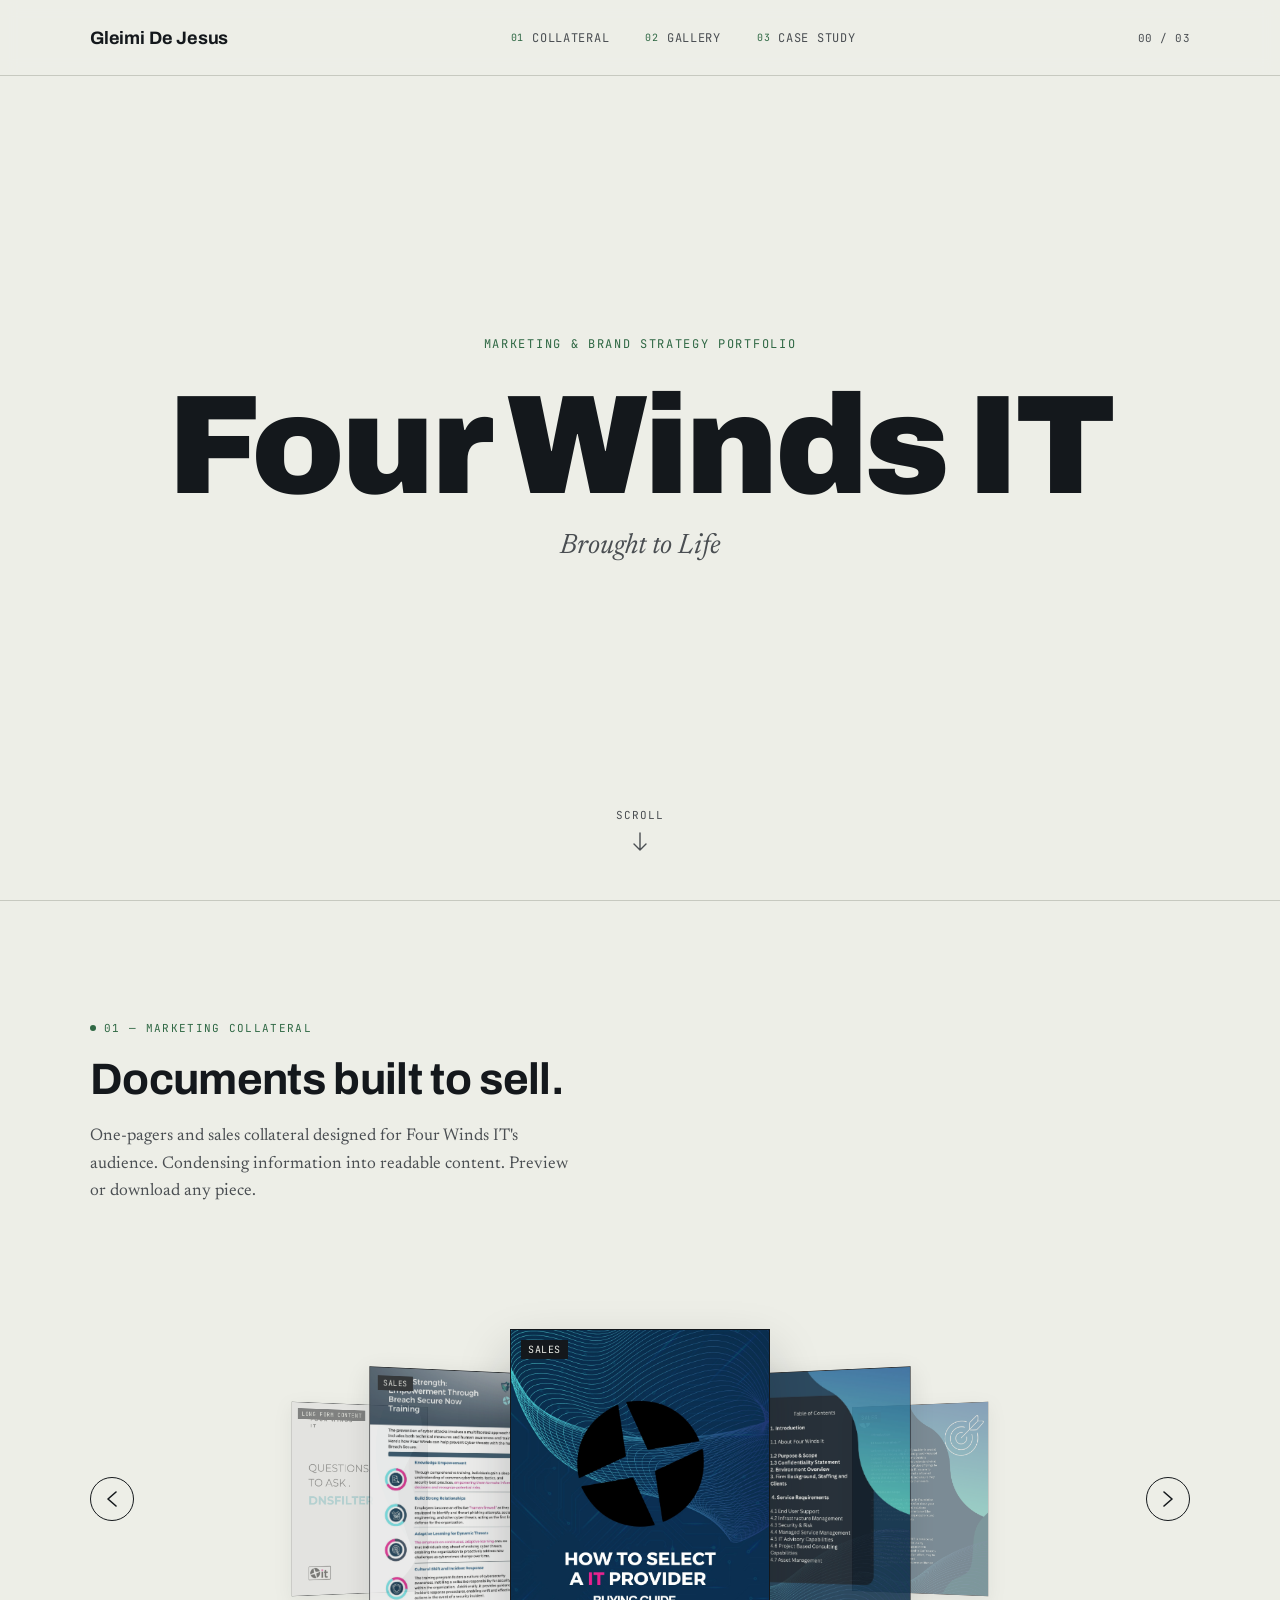
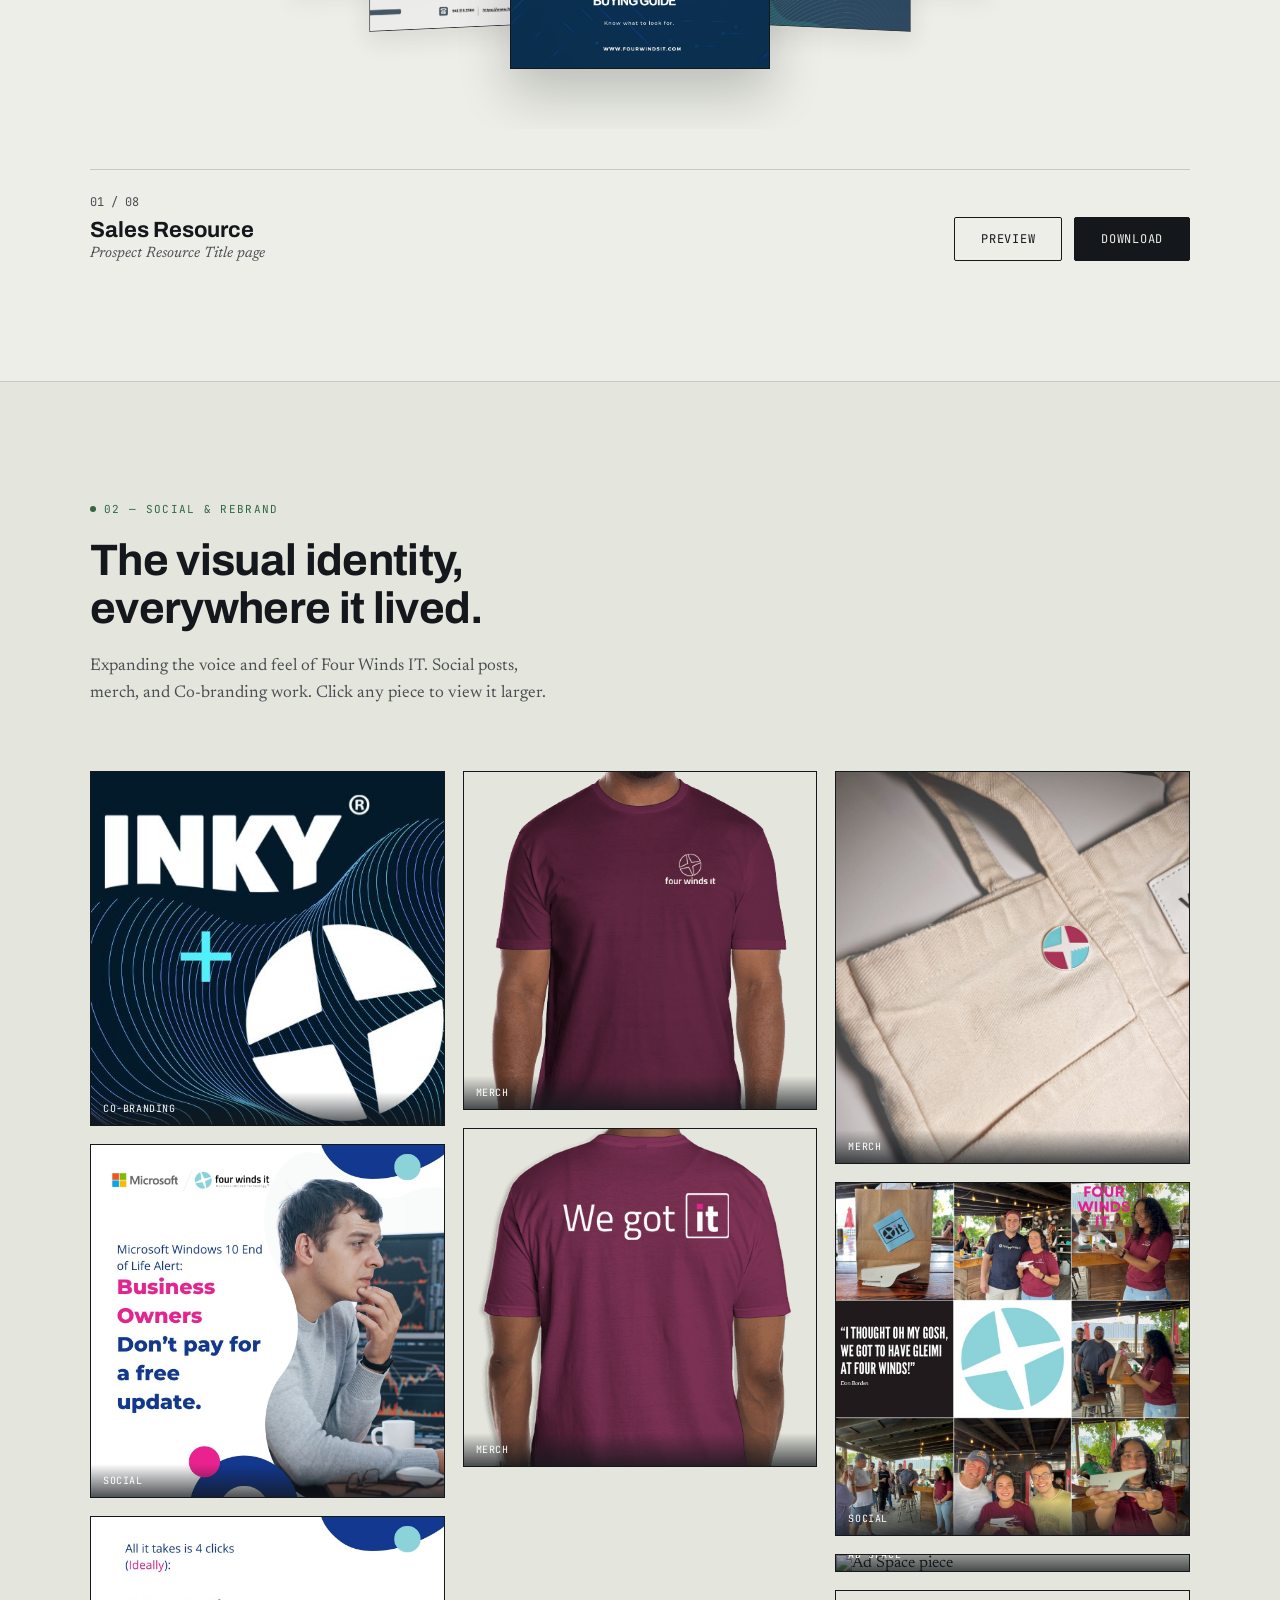
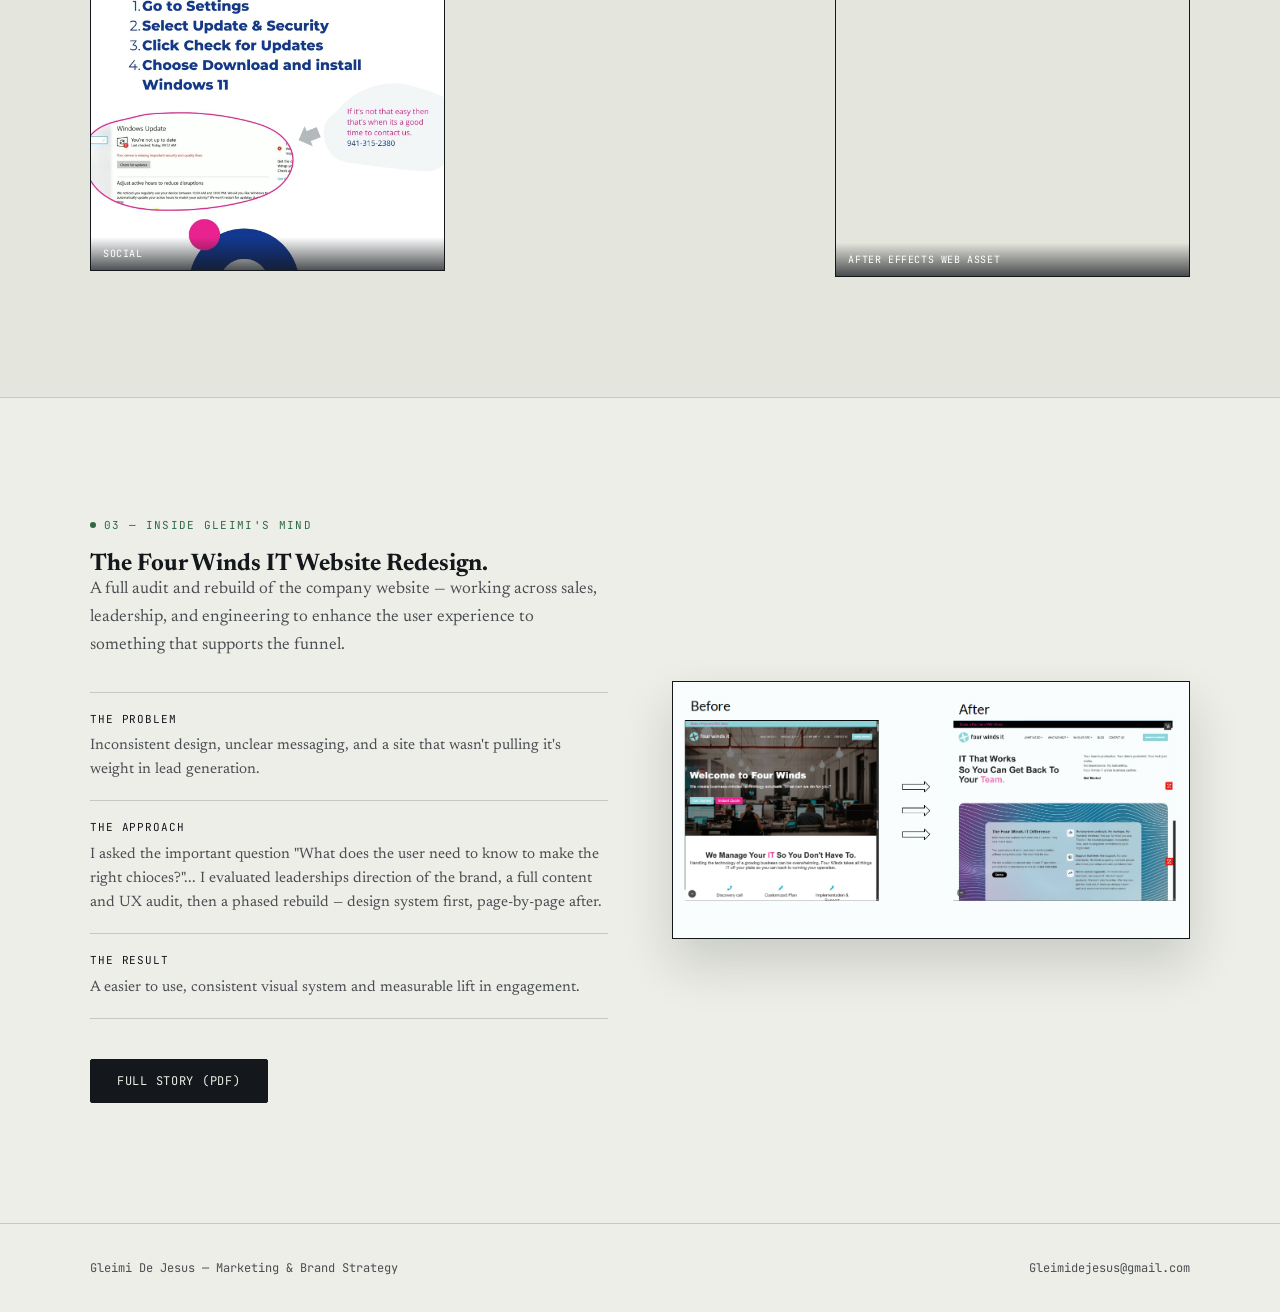
==== commit 3e596542: "Update index.html" ====
--- a/index.html
+++ b/index.html
@@ -97,11 +97,11 @@
             supports the funnel.
           </p>
           <ul class="case-study-points">
-            <li><span class="case-study-label">The problem</span>Inconsistent design, unclear messaging, and a site that wasn't pulling its weight in lead generation.</li>
+            <li><span class="case-study-label">The problem</span>Inconsistent design, unclear messaging, and a site that wasn't pulling it's weight in lead generation.</li>
             <li><span class="case-study-label">The approach</span> I asked the important question "What does the user need to know to make the right chioces?"... I evaluated leaderships direction of the brand, a full content and UX audit, then a phased rebuild — design system first, page-by-page after.</li>
             <li><span class="case-study-label">The result</span>A easier to use, consistent visual system and measurable lift in engagement.</li>
           </ul>
-          <a href="assets/case-study/full-story.pdf" class="btn btn--fill" id="fullStoryBtn" download>Full Story (PDF)</a>
+          <a href="assets/case-study/Full-Story.pdf" class="btn btn--fill" id="fullStoryBtn" download>Full Story (PDF)</a>
         </div>
         <div class="case-study-image">
           <img src="assets/case-study/website-facelift.jpg" alt="Four Winds IT website facelift case study">
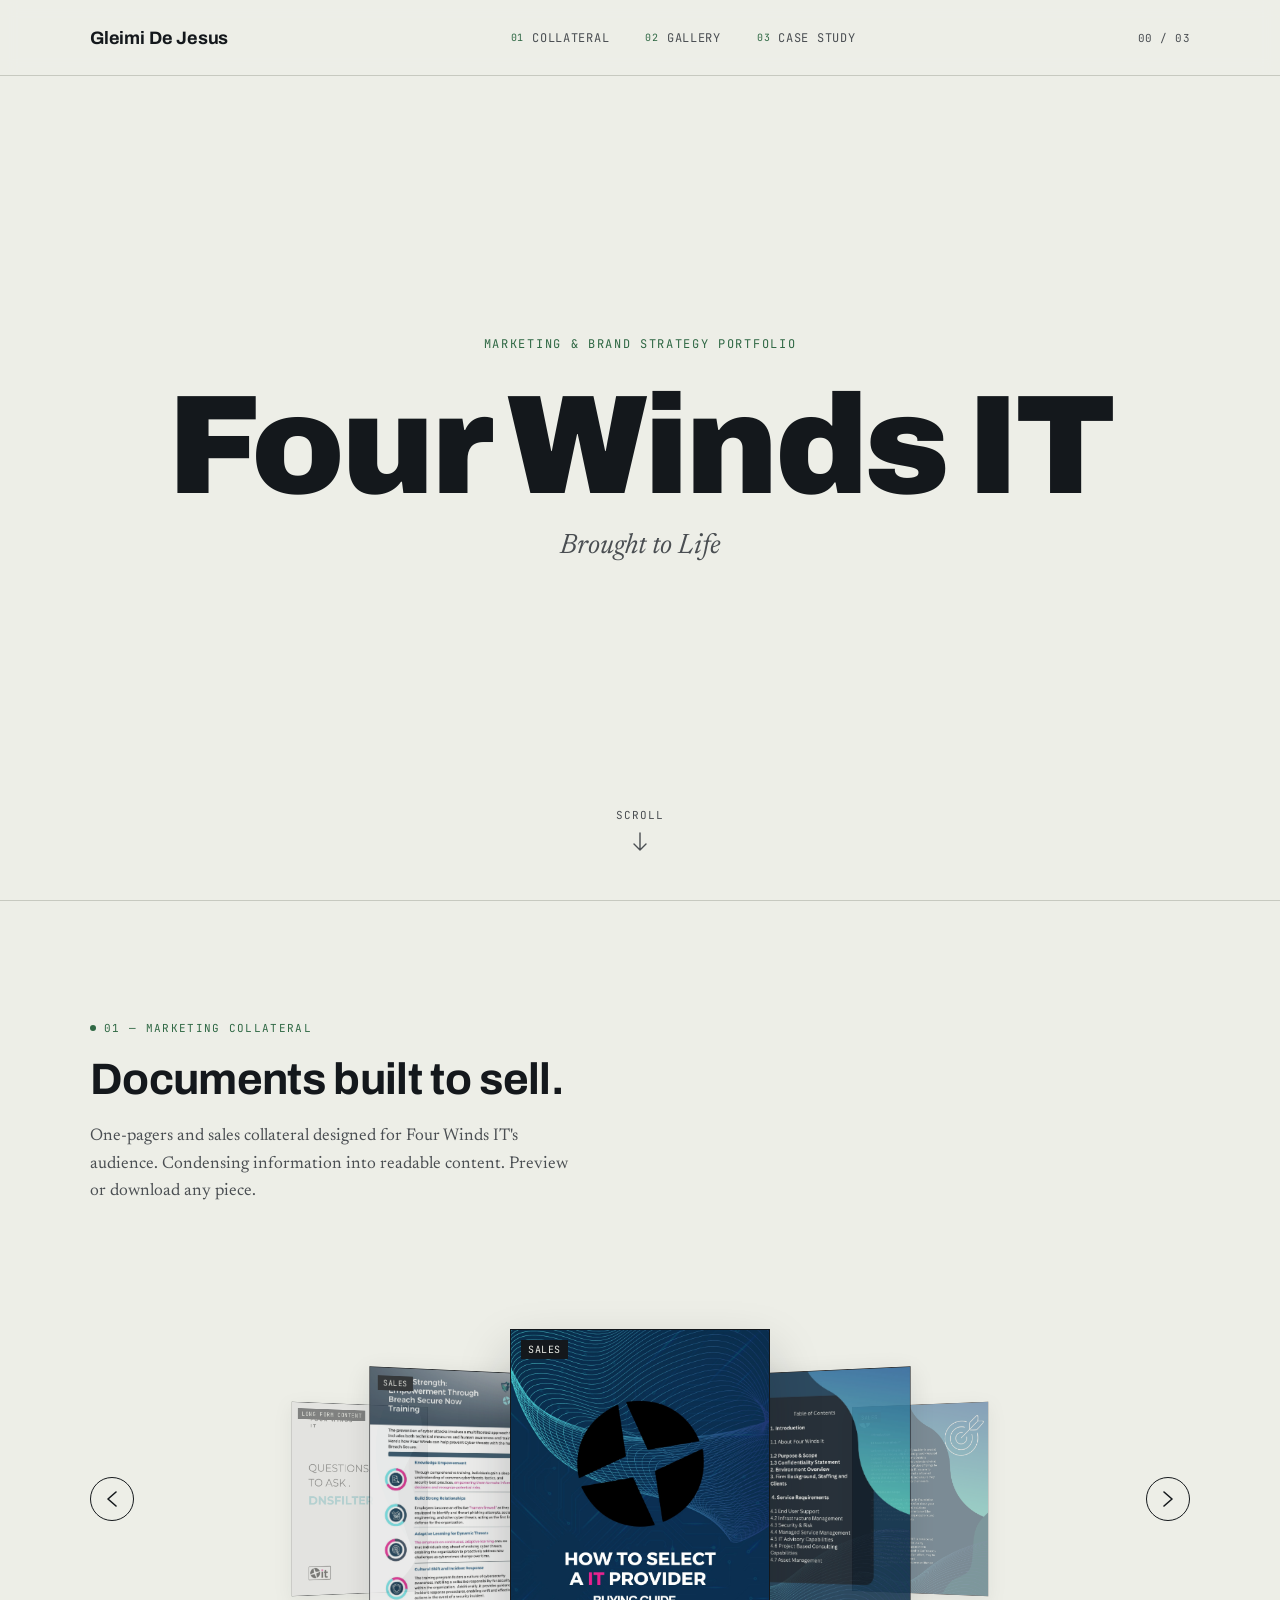
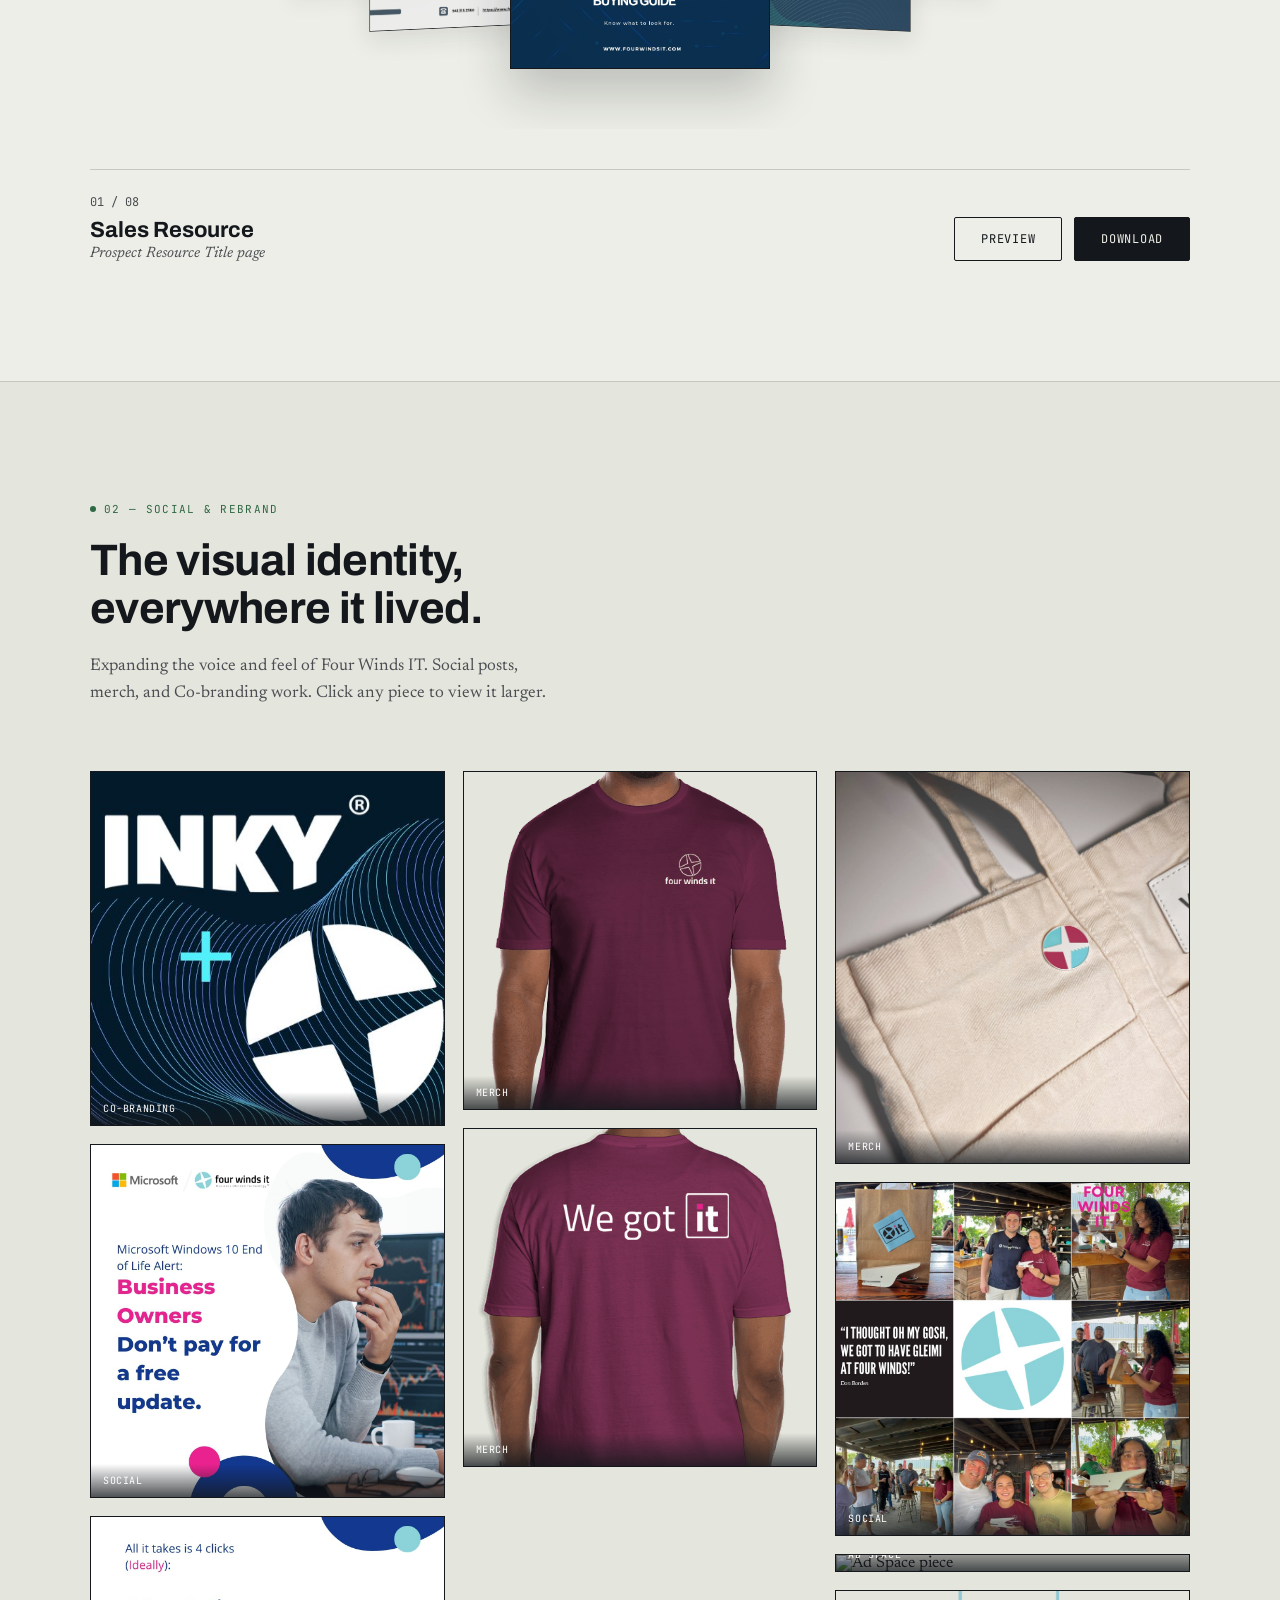
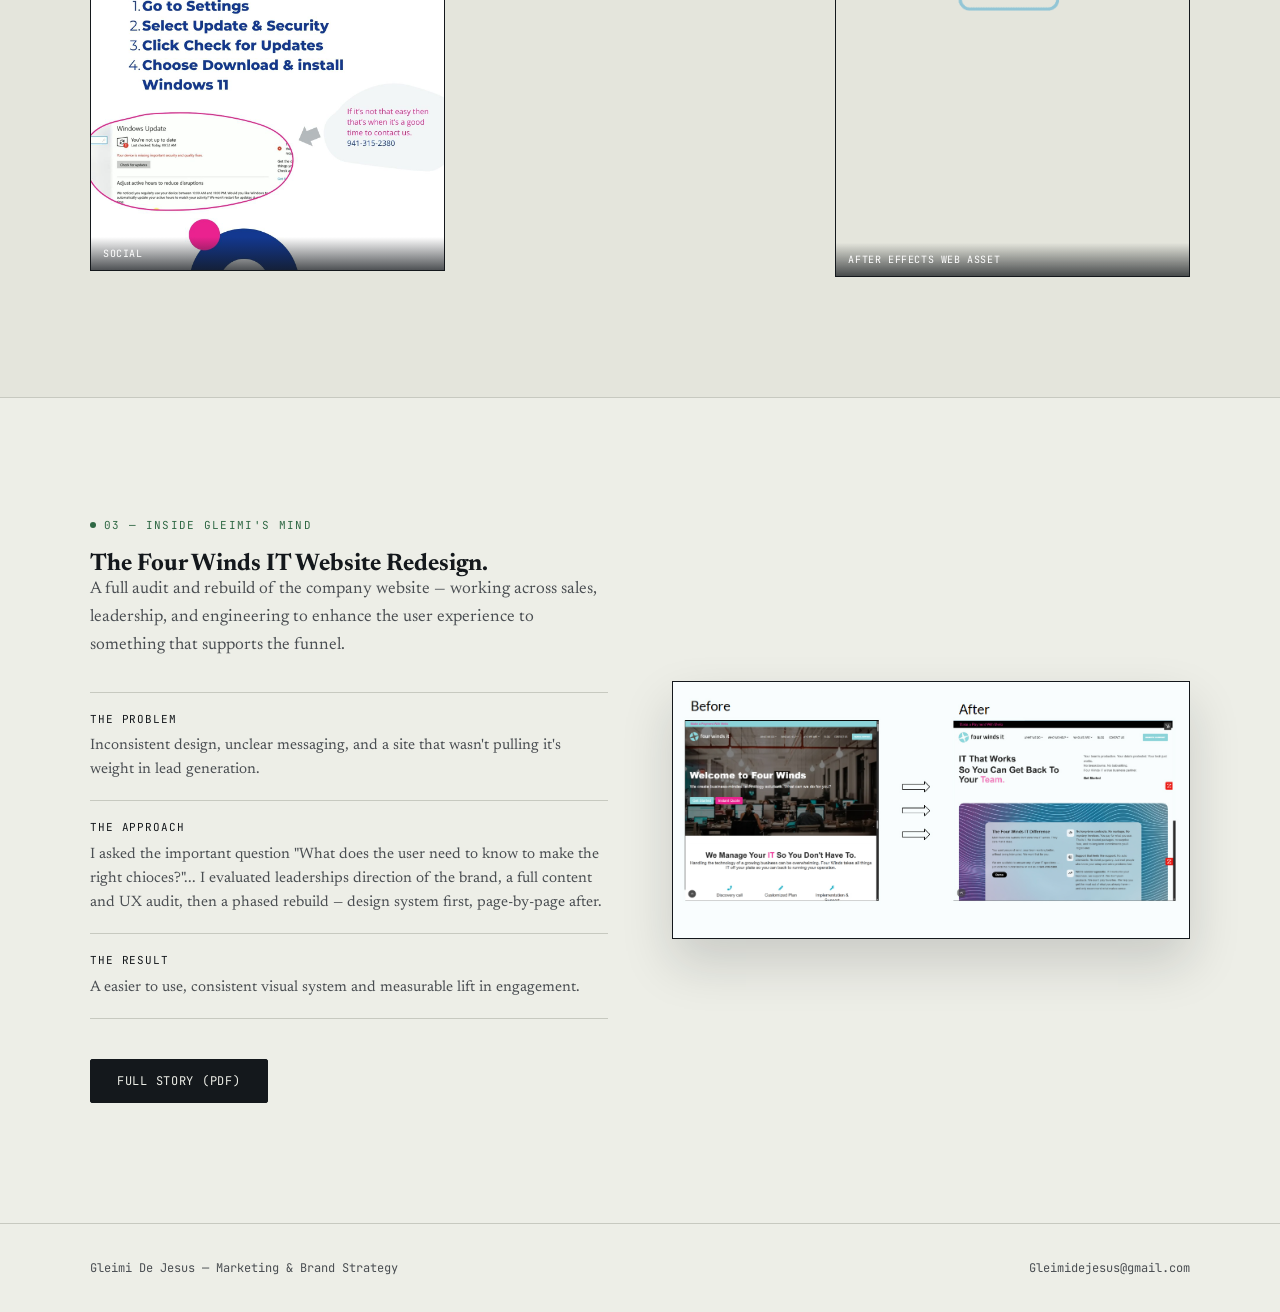
==== commit 2ba2bd65: "Update index.html" ====
--- a/index.html
+++ b/index.html
@@ -101,7 +101,7 @@
             <li><span class="case-study-label">The approach</span> I asked the important question "What does the user need to know to make the right chioces?"... I evaluated leaderships direction of the brand, a full content and UX audit, then a phased rebuild — design system first, page-by-page after.</li>
             <li><span class="case-study-label">The result</span>A easier to use, consistent visual system and measurable lift in engagement.</li>
           </ul>
-          <a href="assets/case-study/Full-Story.pdf" class="btn btn--fill" id="fullStoryBtn" download>Full Story (PDF)</a>
+          <a href="assets/case-study/Full Story.pdf" class="btn btn--fill" id="fullStoryBtn" download>Full Story (PDF)</a>
         </div>
         <div class="case-study-image">
           <img src="assets/case-study/website-facelift.jpg" alt="Four Winds IT website facelift case study">
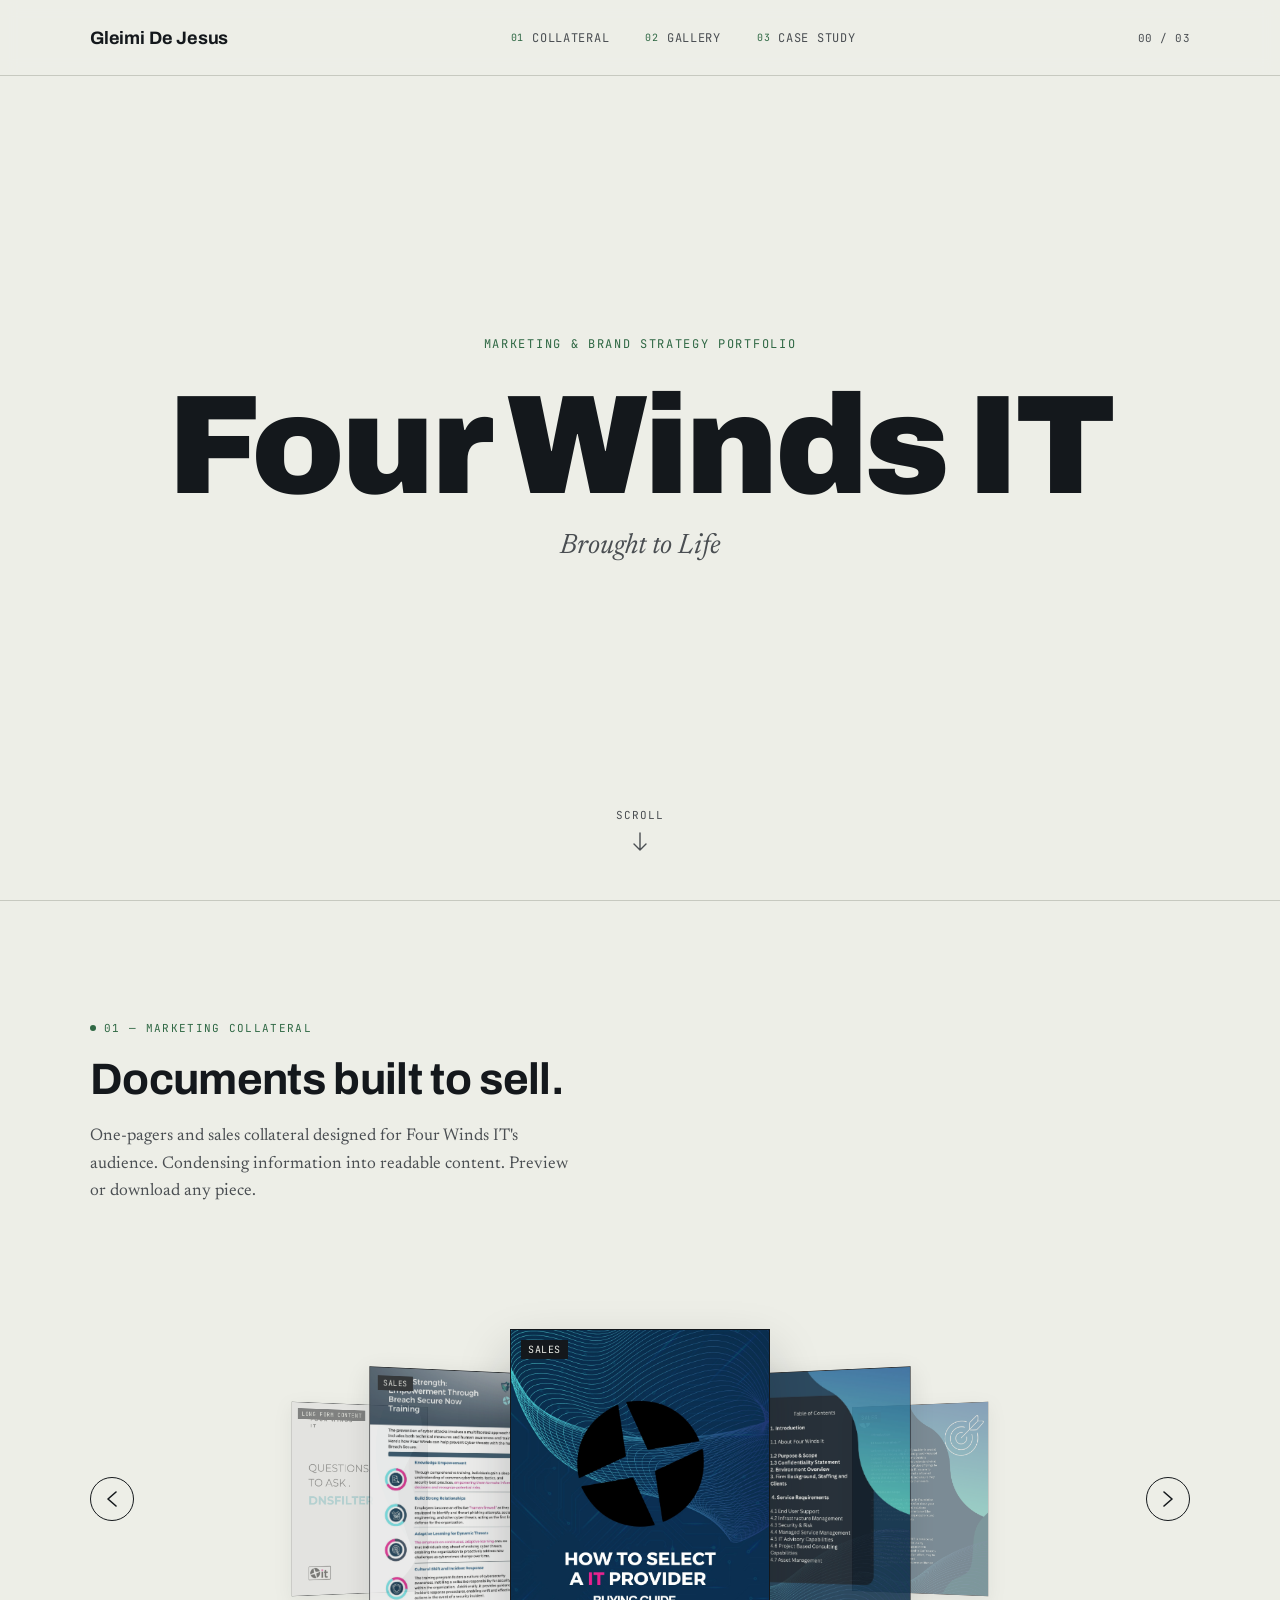
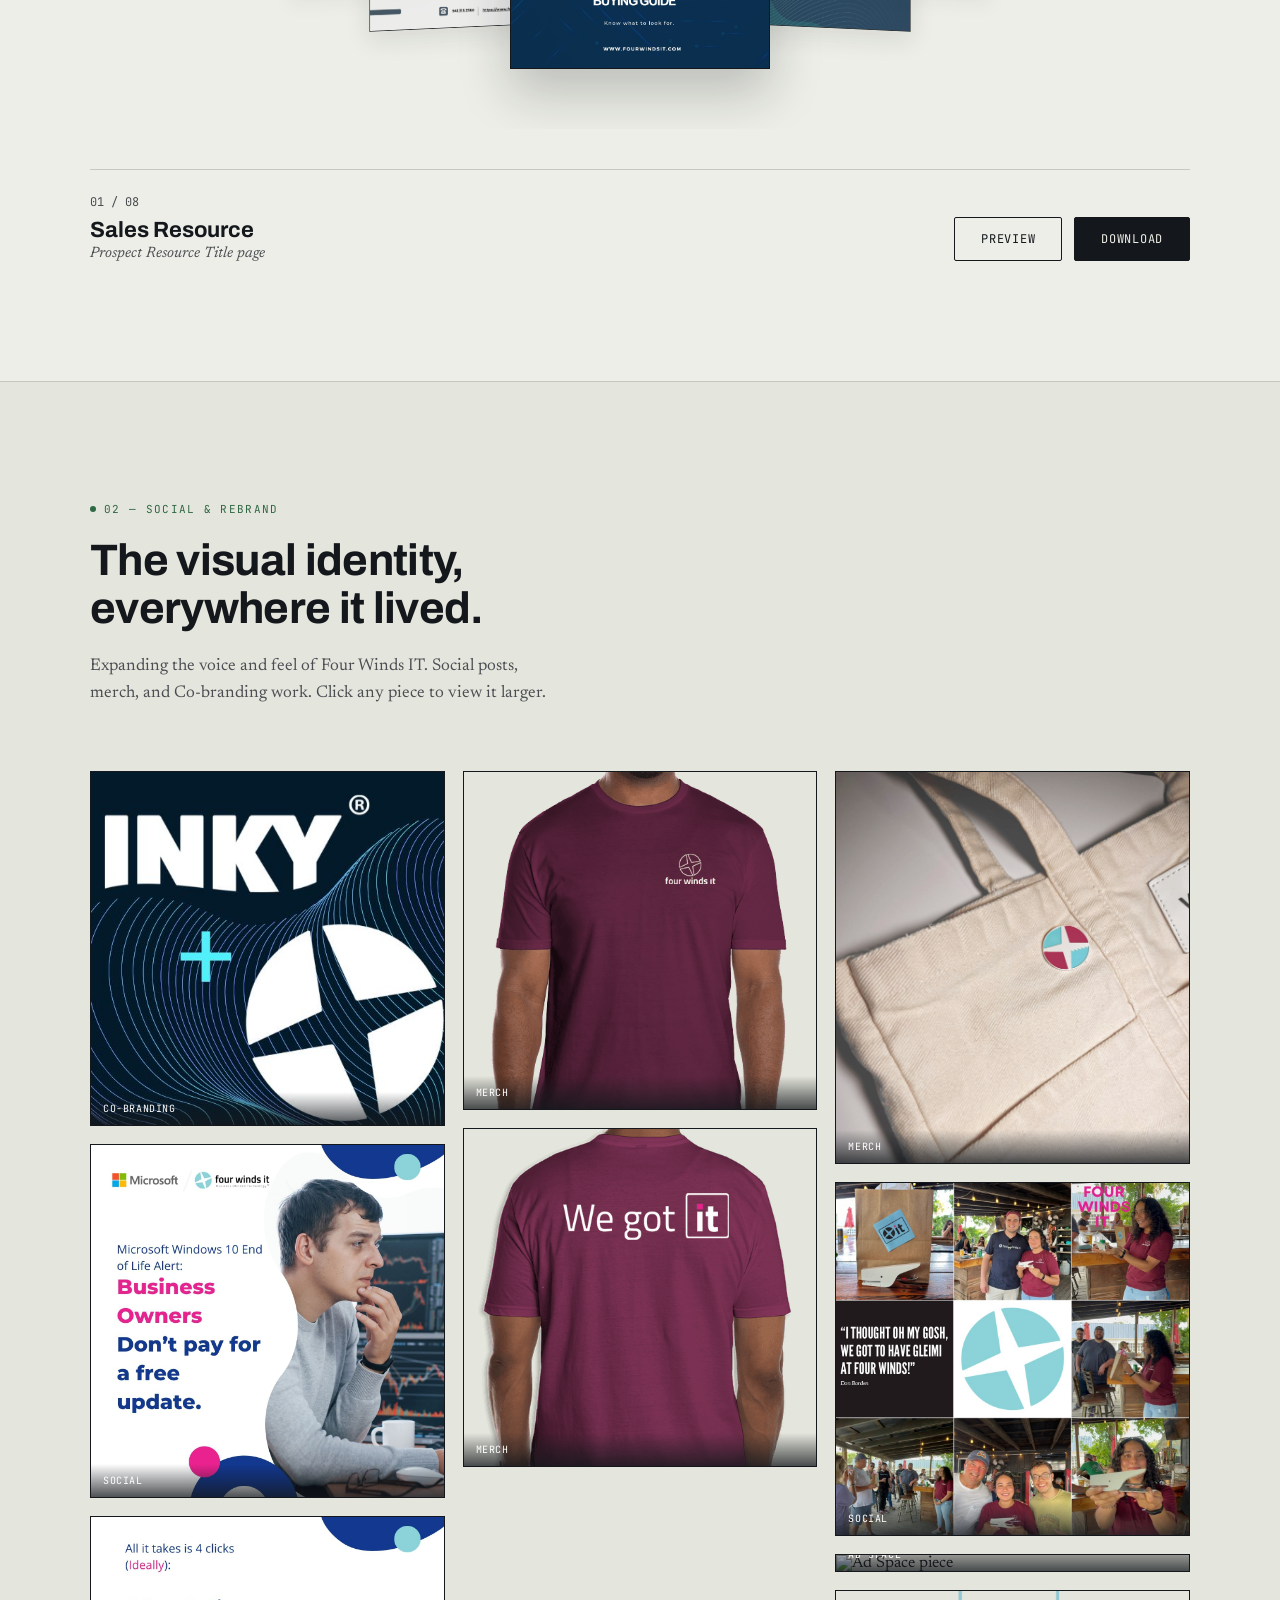
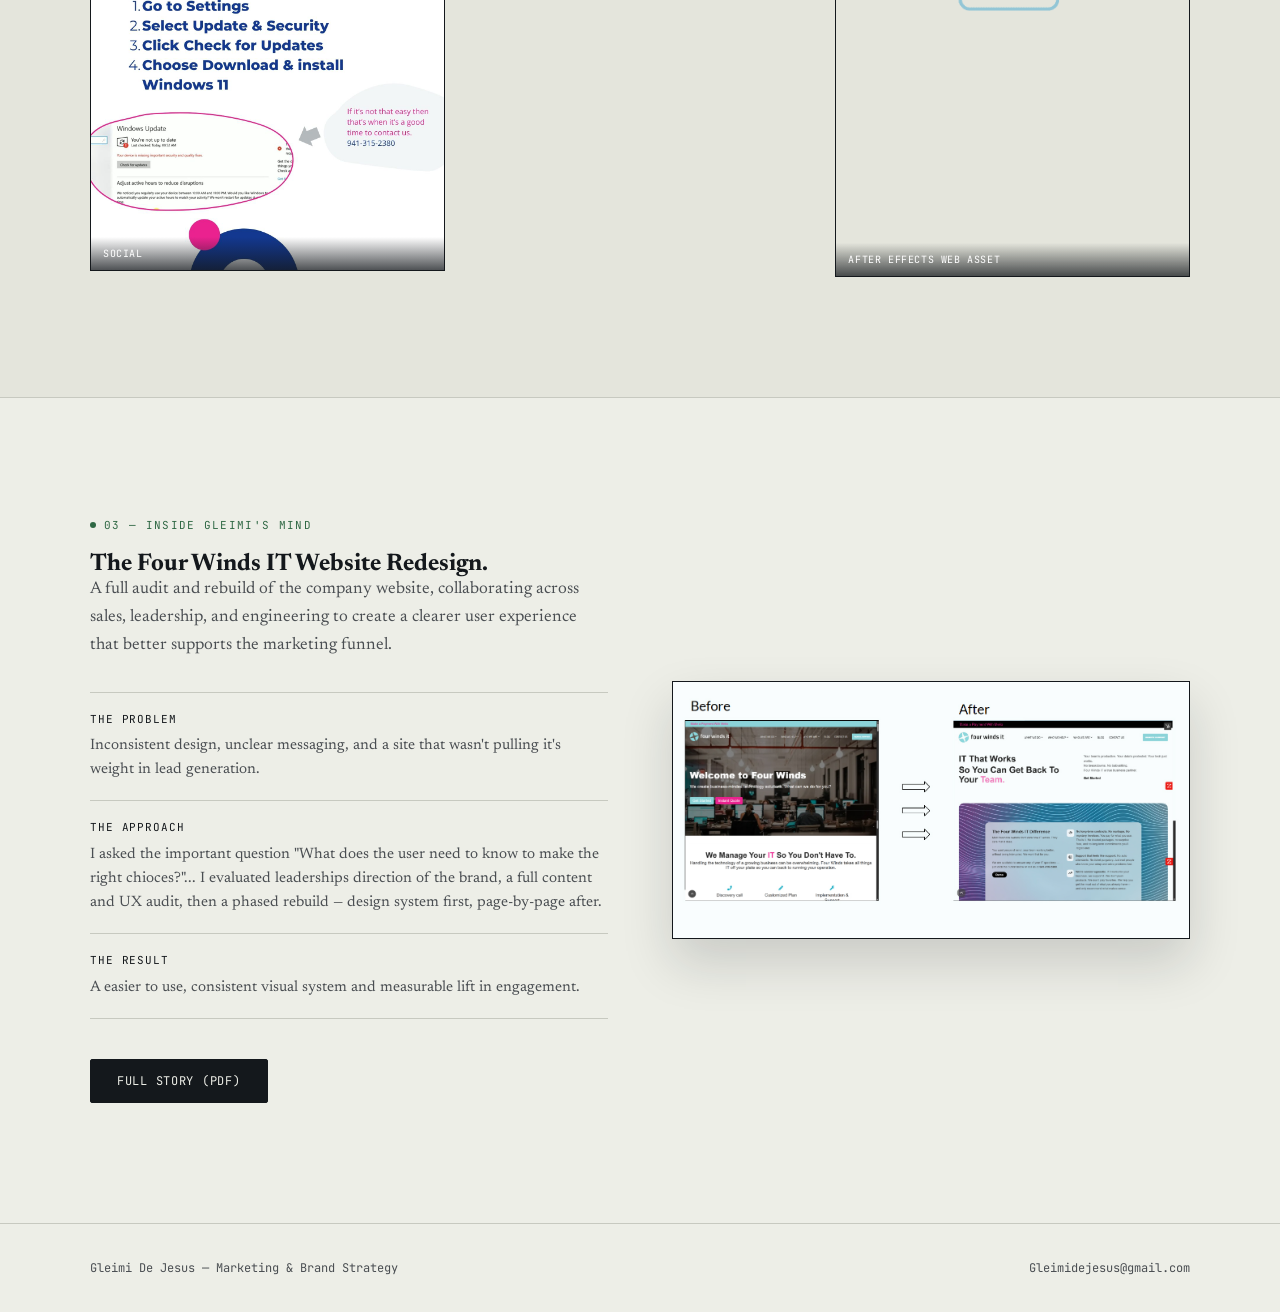
==== commit 343779af: "Update index.html" ====
--- a/index.html
+++ b/index.html
@@ -92,9 +92,7 @@
           <div class="eyebrow"><span class="dot"></span>03 — Inside Gleimi's Mind</div>
           <h2>The Four Winds IT Website Redesign.</h2>
           <p class="case-study-lede">
-            A full audit and rebuild of the company website — working across sales, leadership,
-            and engineering to enhance the user experience to something that 
-            supports the funnel.
+           A full audit and rebuild of the company website, collaborating across sales, leadership, and engineering to create a clearer user experience that better supports the marketing funnel.
           </p>
           <ul class="case-study-points">
             <li><span class="case-study-label">The problem</span>Inconsistent design, unclear messaging, and a site that wasn't pulling it's weight in lead generation.</li>
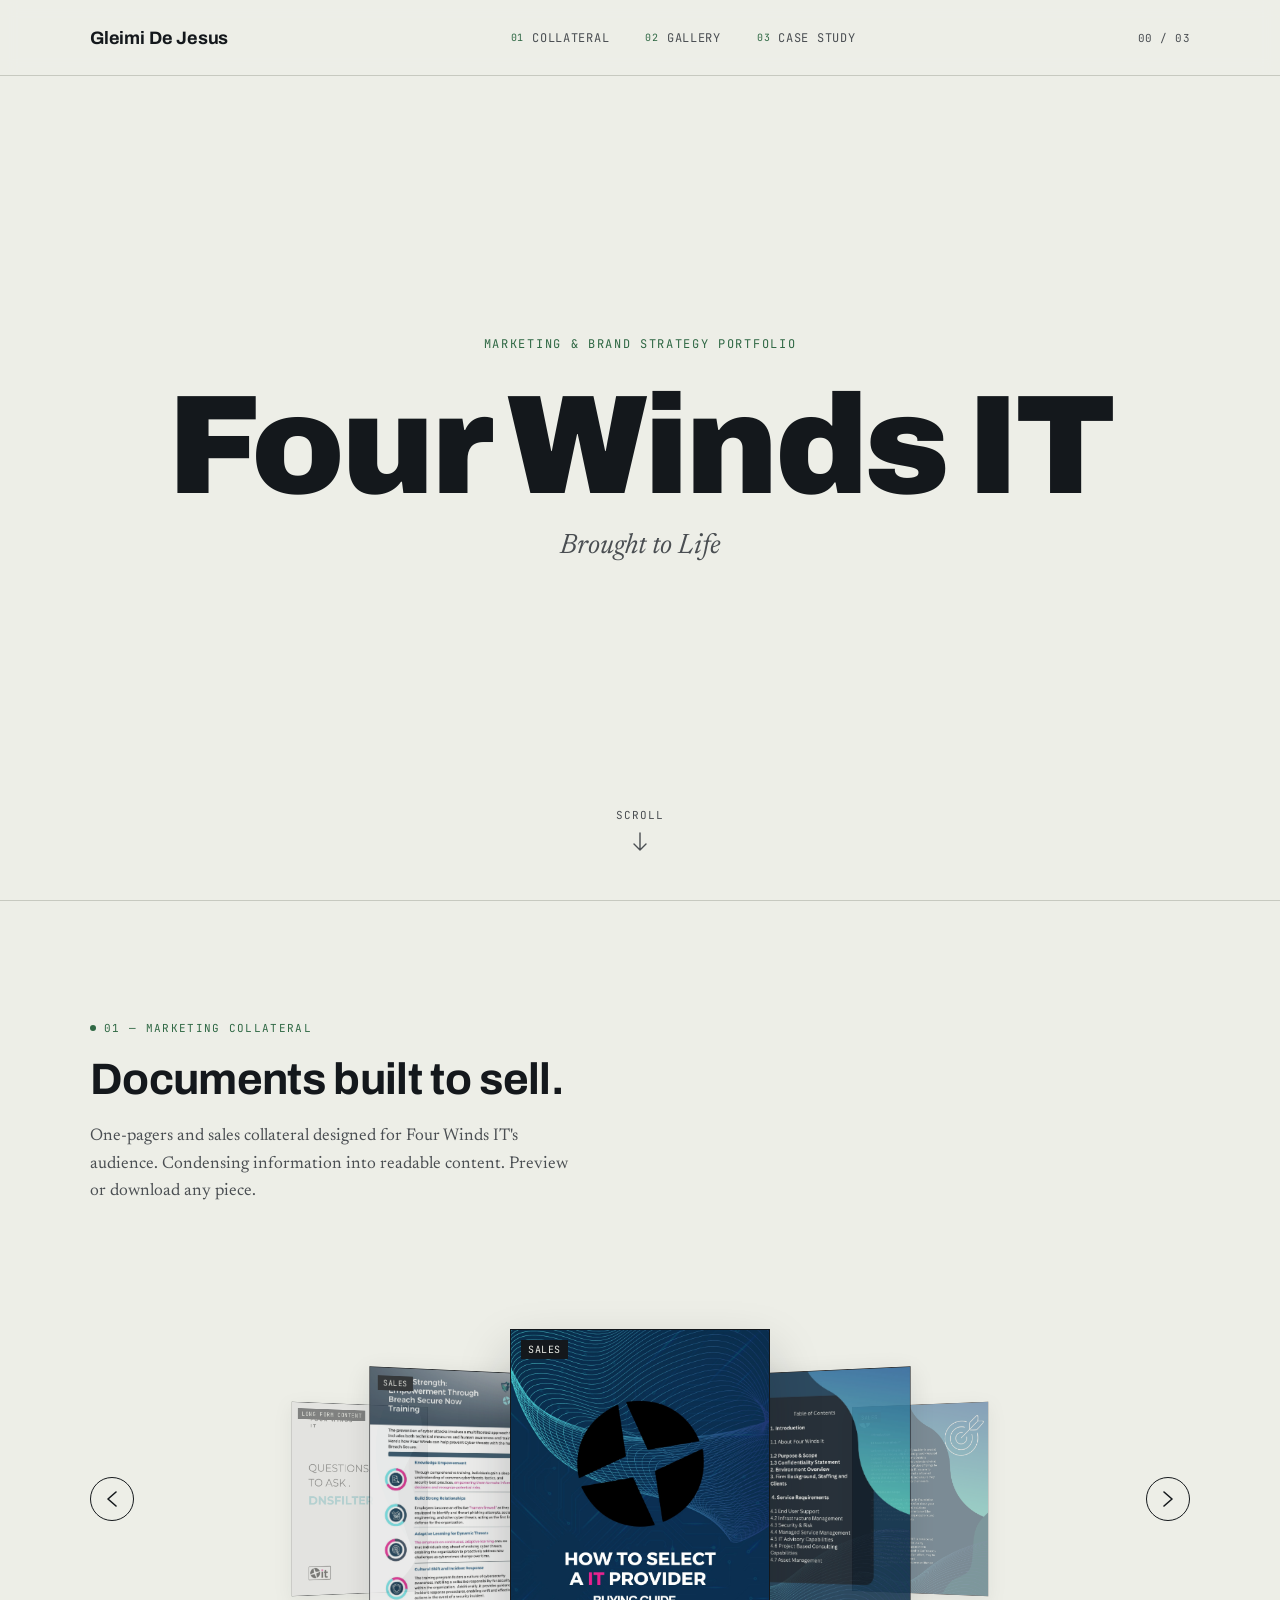
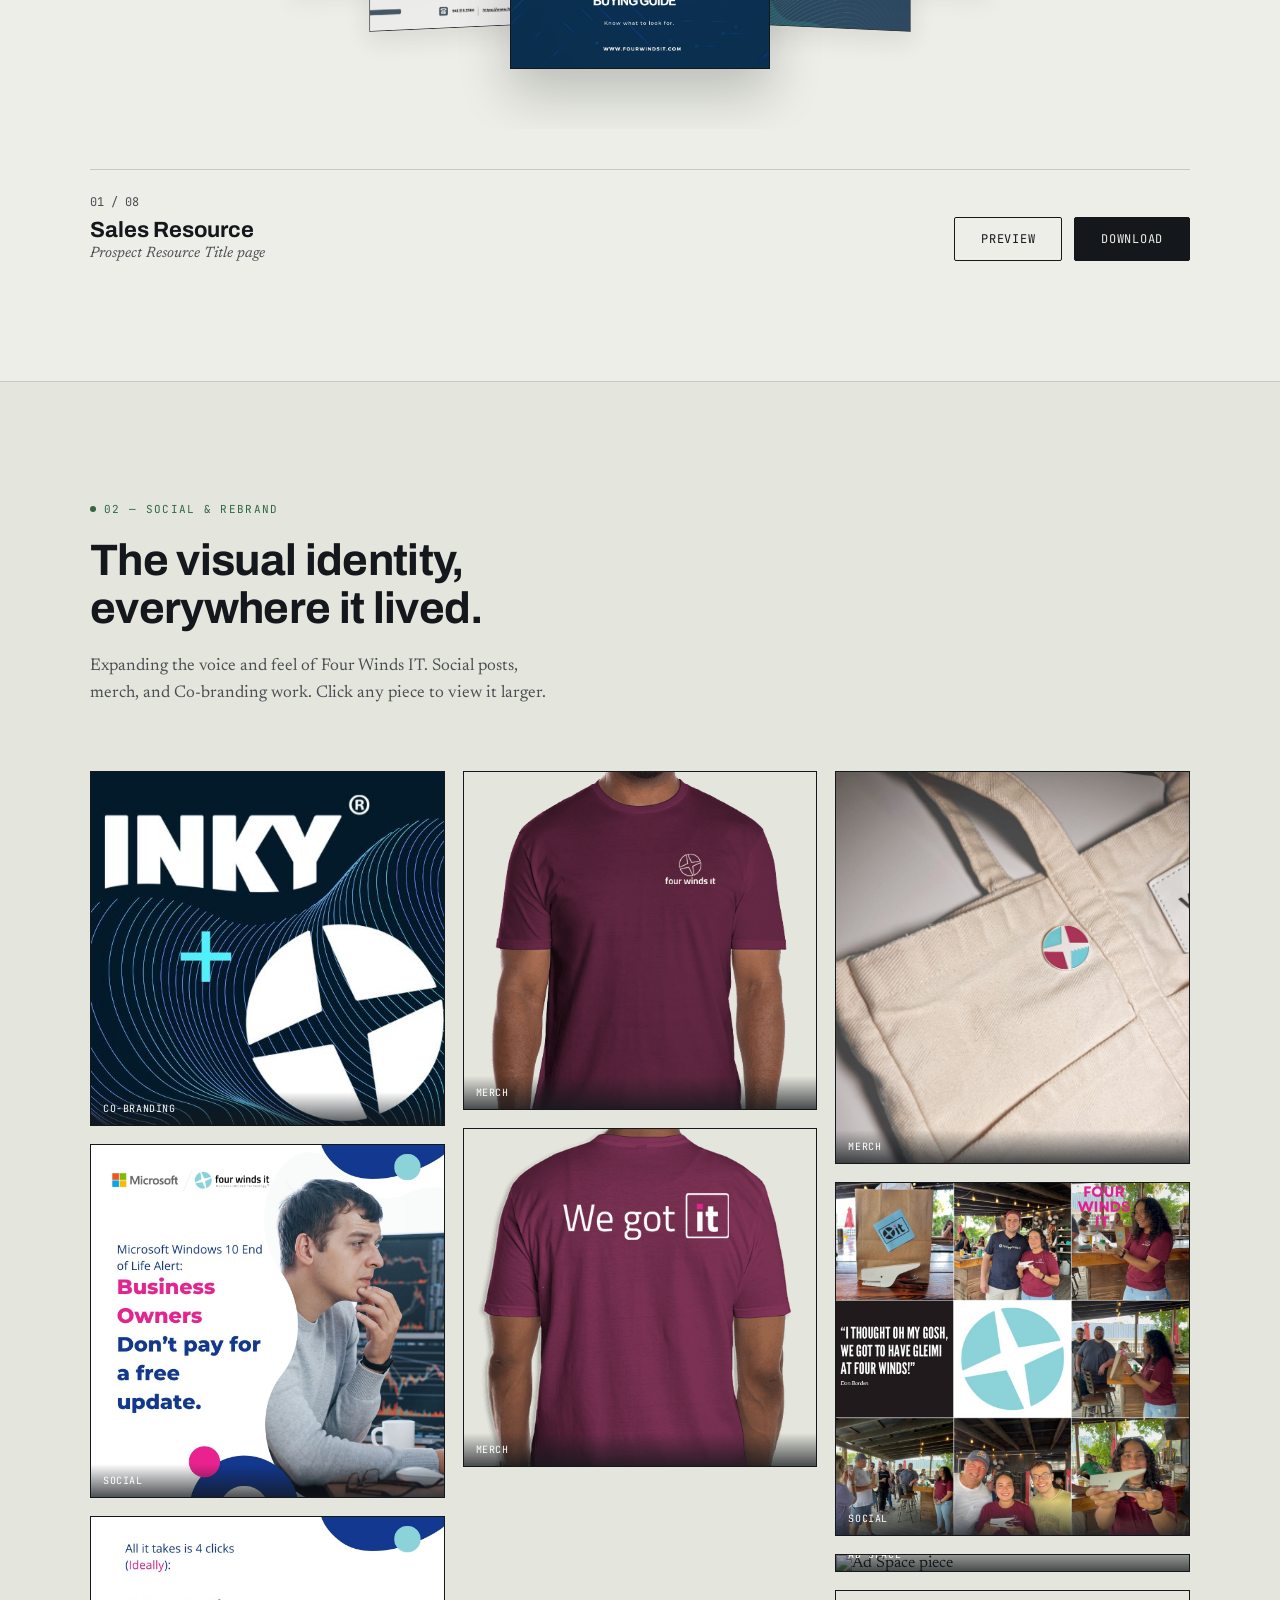
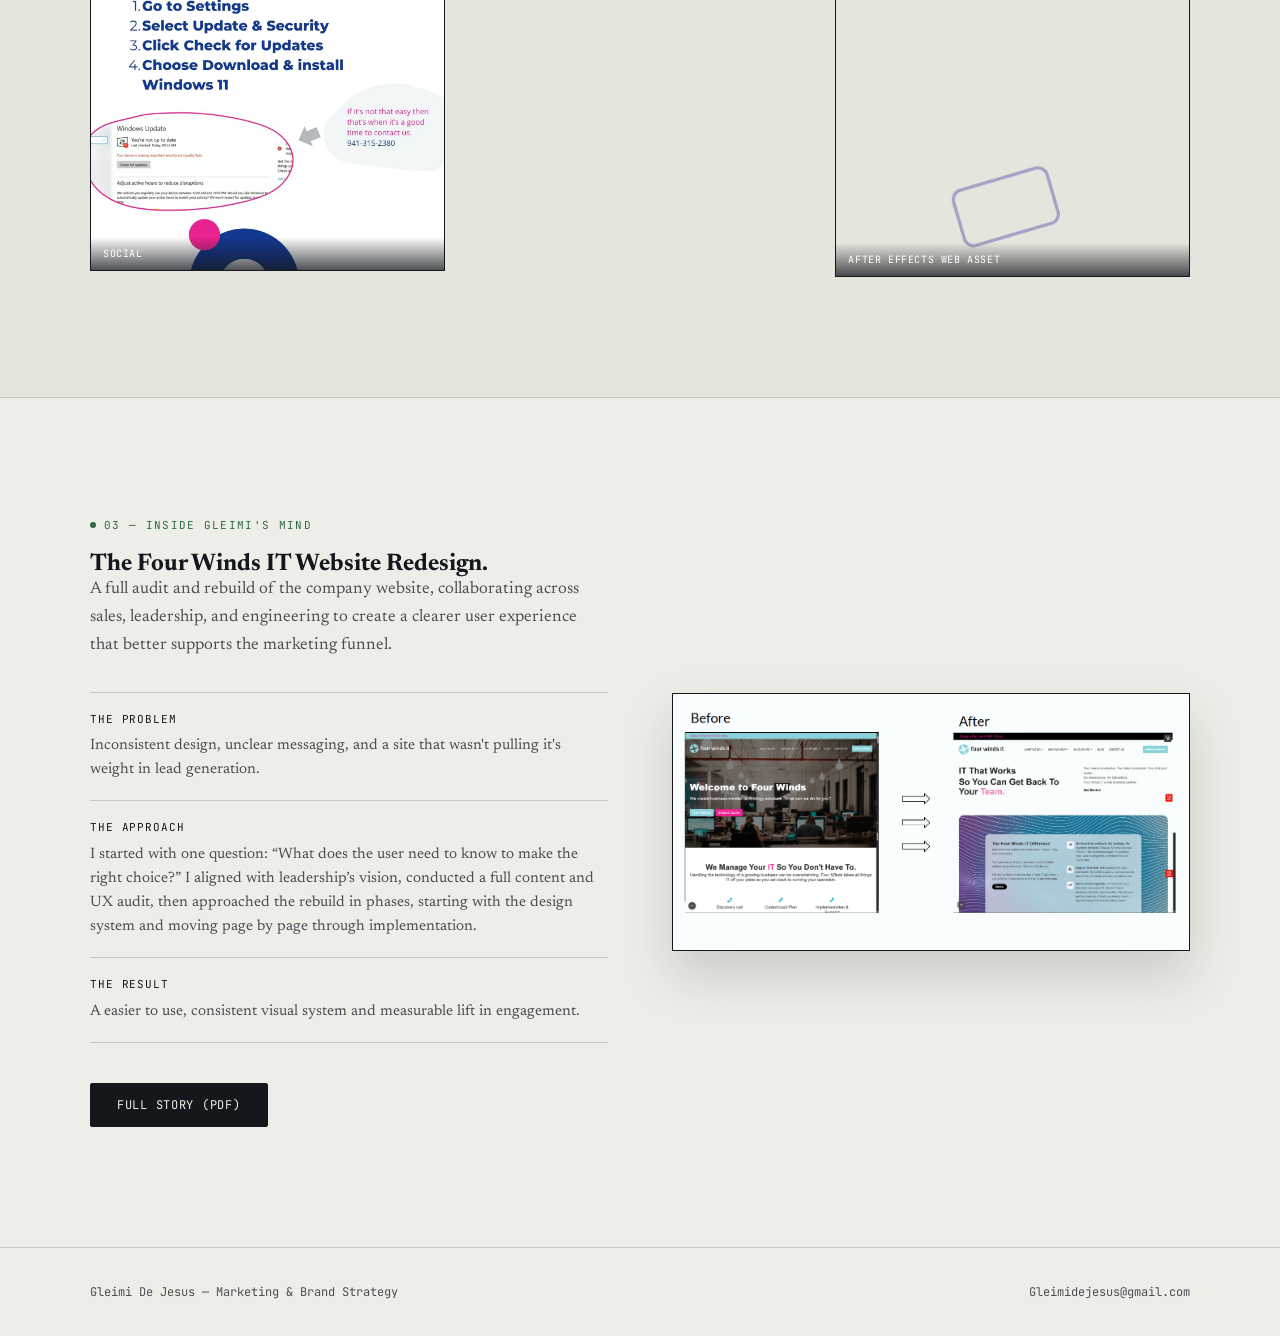
==== commit a29dd061: "Update index.html" ====
--- a/index.html
+++ b/index.html
@@ -96,7 +96,7 @@
           </p>
           <ul class="case-study-points">
             <li><span class="case-study-label">The problem</span>Inconsistent design, unclear messaging, and a site that wasn't pulling it's weight in lead generation.</li>
-            <li><span class="case-study-label">The approach</span> I asked the important question "What does the user need to know to make the right chioces?"... I evaluated leaderships direction of the brand, a full content and UX audit, then a phased rebuild — design system first, page-by-page after.</li>
+            <li><span class="case-study-label">The approach</span> I started with one question: “What does the user need to know to make the right choice?” I aligned with leadership’s vision, conducted a full content and UX audit, then approached the rebuild in phases, starting with the design system and moving page by page through implementation.</li>
             <li><span class="case-study-label">The result</span>A easier to use, consistent visual system and measurable lift in engagement.</li>
           </ul>
           <a href="assets/case-study/Full Story.pdf" class="btn btn--fill" id="fullStoryBtn" download>Full Story (PDF)</a>
